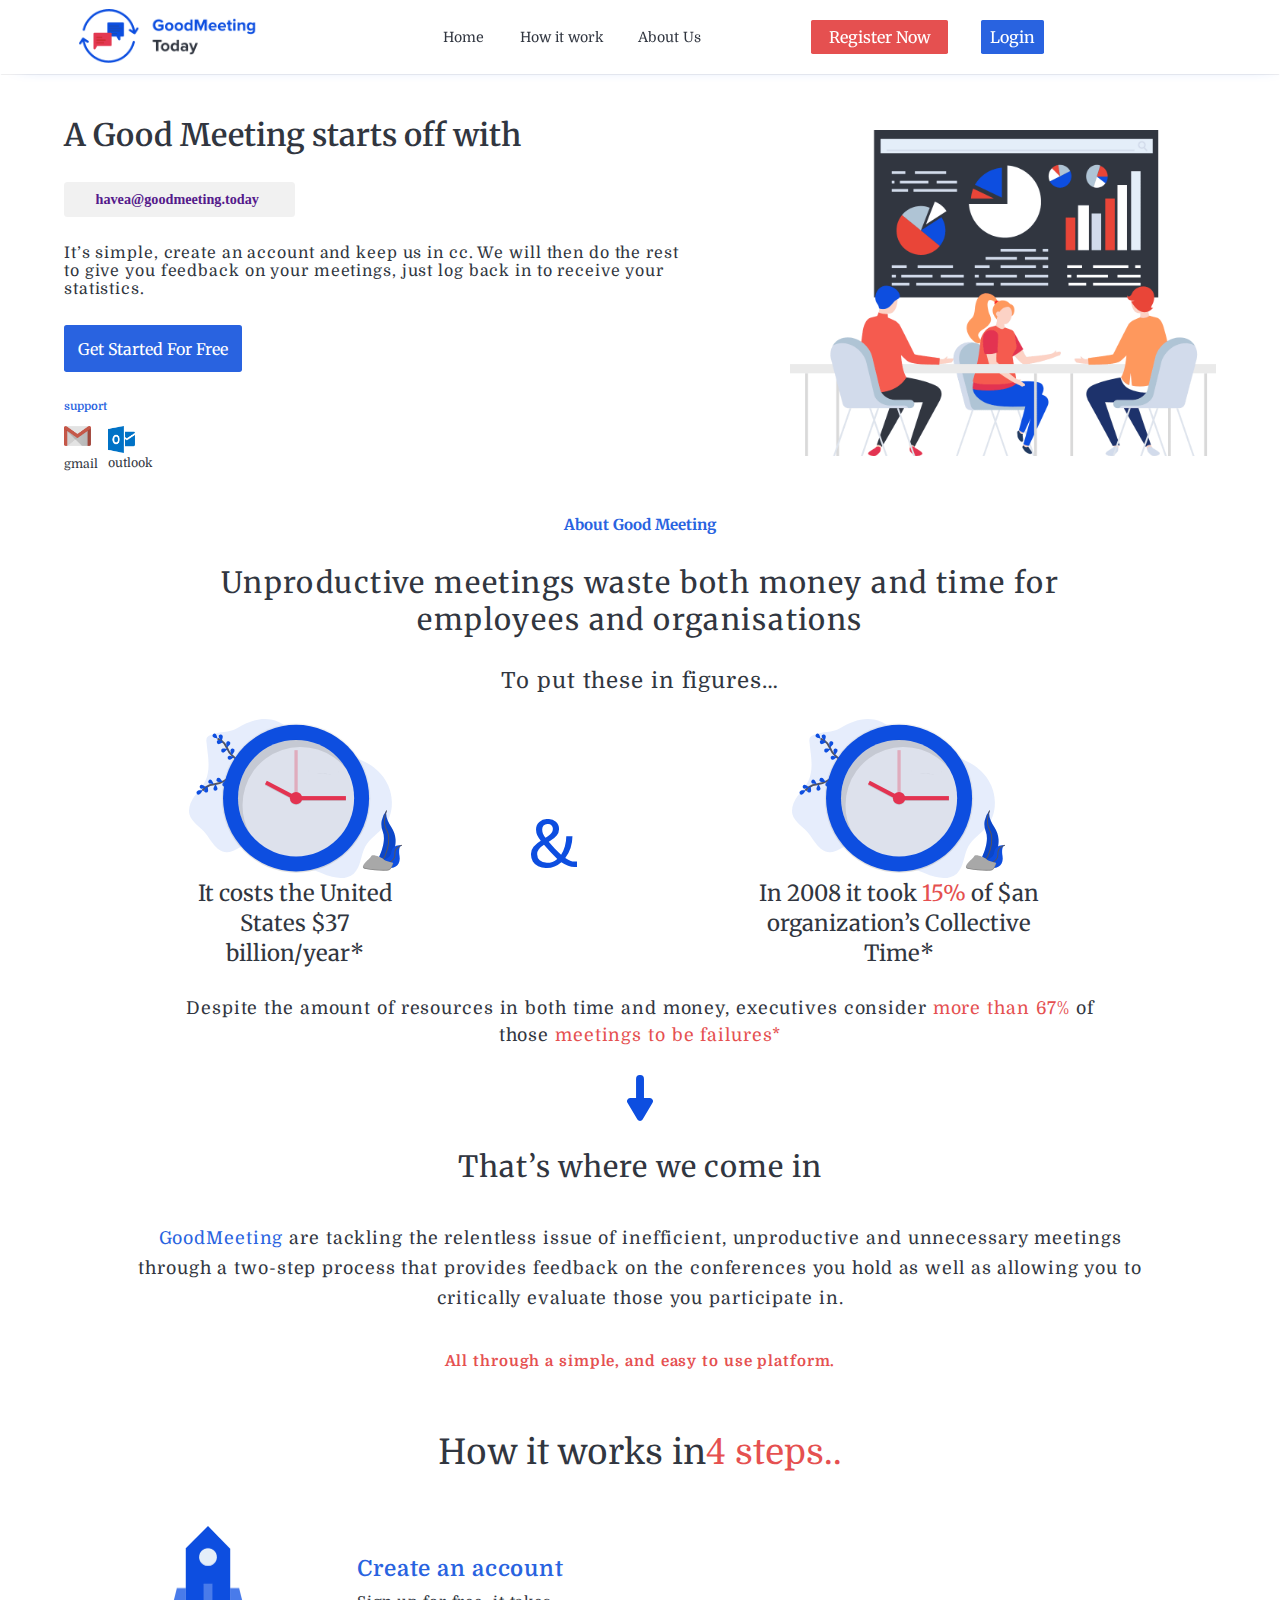
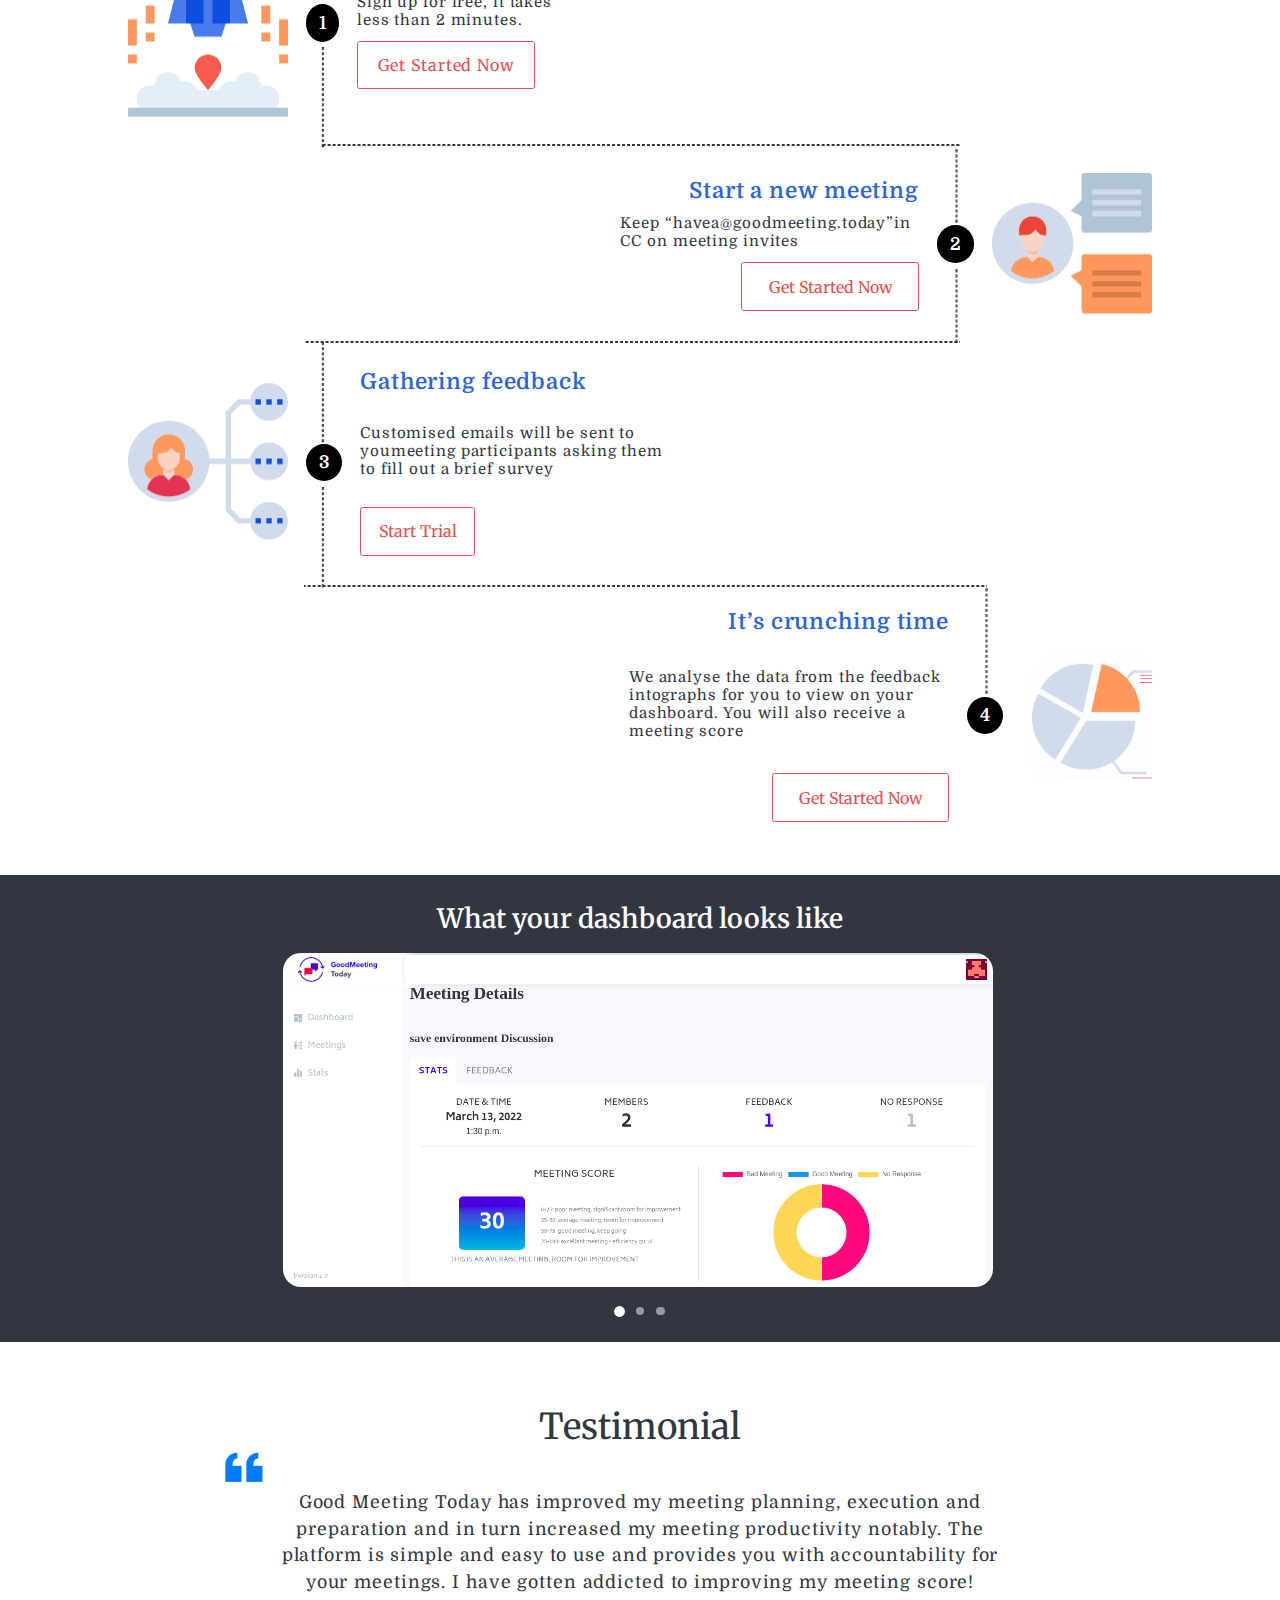
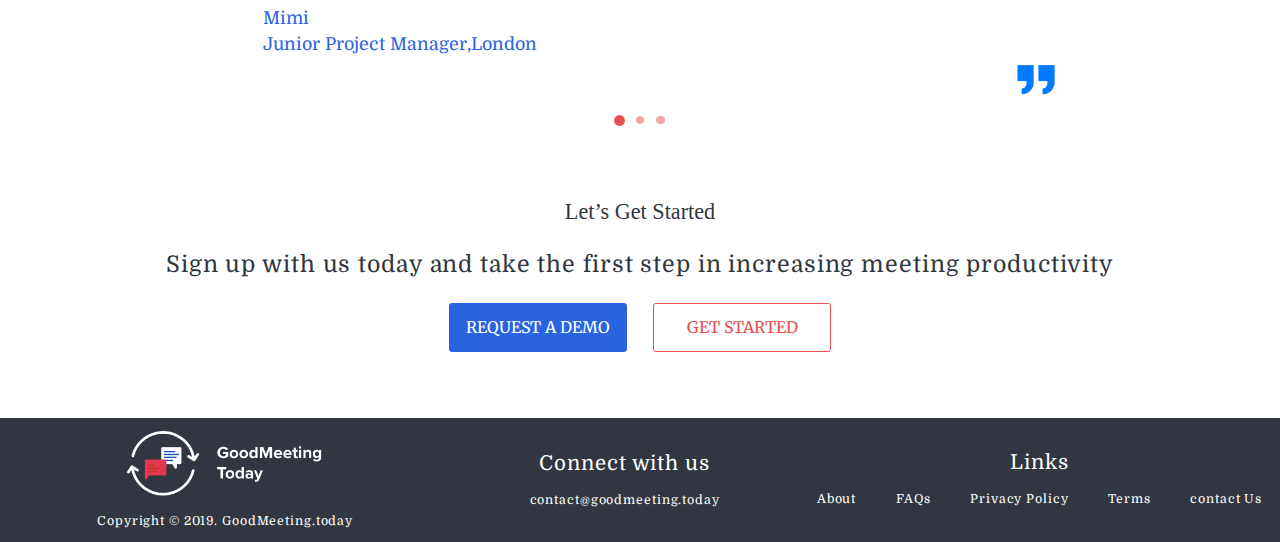
==== index.html @ dfb8894a "font size,letter spacing,line height added to root" ====
<!DOCTYPE html>
<html lang="en">

<head>
    <meta charset="UTF-8" />
    <meta http-equiv="X-UA-Compatible" content="IE=edge" />
    <meta name="viewport" content="width=device-width, initial-scale=1.0" />
    <link rel="stylesheet" href="https://cdnjs.cloudflare.com/ajax/libs/font-awesome/6.1.0/css/all.min.css"
        integrity="sha512-10/jx2EXwxxWqCLX/hHth/vu2KY3jCF70dCQB8TSgNjbCVAC/8vai53GfMDrO2Emgwccf2pJqxct9ehpzG+MTw=="
        crossorigin="anonymous" referrerpolicy="no-referrer" />
    <link rel="stylesheet" href="/assets/css/utility.css" />
    <link rel="stylesheet" href="/assets/css/indexCss/header.css" />
    <link rel="stylesheet" href="/assets/css/indexCss/heroSection.css" />
    <link rel="stylesheet" href="/assets/css/indexCss/myabout.css">
    <link rel="stylesheet" href="/assets/css/indexCss/steps.css">
    <link rel="stylesheet" href="/assets/css/indexCss/slider.css">
    <link rel="stylesheet" href="/assets/css/indexCss/testimonial.css">
    <link rel="stylesheet" href="/assets/css/indexCss/footer.css">
    <link rel="stylesheet" href="/assets/css/darkSwitch.css">
    <link rel="stylesheet" href="/assets/css/responsive/common.css">
    <link rel="stylesheet" href="/assets/css/responsive/index.css">
    <title>GoodMeetingGrid</title>
</head>

<body>
    <div class="root">
        <div class="section1 boxShadow">
            <!-- header section -->
            <div class="headerContainer flex">
                <!--side bar logo -->
                <div class="logoContainer pointer headerLogo">
                    <img src="./assets/images/logo.png" alt="logo" class="logo">
                </div>
                <div class="headerBox flex">
                    <!-- ul info -->
                    <div class="ulContainer flex font1">
                        <ul class="ul">
                            <li class="pointer"> <a href="" class="lightBlackColor">Home</a></li>
                            <li class="pointer"> <a href="" class="lightBlackColor">How it work</a></li>
                            <li class="pointer"> <a href="" class="lightBlackColor">About Us</a></li>
                        </ul>
                    </div>
                    <!-- logout login -->
                    <div class="login_logout_section flex font1">
                        <button class="button1  registerBtn fontSize1">
                            <a href="/pages/authentication/register.html">Register Now</a>
                        </button>
                        <button class="loginBtn fontSize1 pointer button1">
                            <a href="/pages/authentication/login.html">Login</a>
                        </button>
                    </div>


                    <!-- dark mode switch -->
                    <div class="darkSwitch flex pointer">
                            <i class="fa-regular fa-moon moon visible"></i>
                            <i class="fa-regular fa-sun sun nonVisible"></i>
                    </div>

                    <!-- header box end -->
                </div>
                <div class="sideBar hide">
                    <i class="fa-solid fa-bars"></i>
                </div>
            </div>
            <div class="sideBarDivContainer hide">
                <div class="col flex">
                    <ul class="ul sideBarUl">
                        <li class="pointer"> <a href="">Home</a></li>
                        <li class="pointer"> <a href="">How it work</a></li>
                        <li class="pointer"> <a href="">About Us</a></li>
                    </ul>
                    <div class="login_logout_section flex font1">
                        <button class="button1  registerBtn fontSize1">
                            <a href="/pages/authentication/register.html">Register Now</a>
                        </button>
                        <button class="loginBtn fontSize1 pointer button1">
                            <a href="/pages/authentication/login.html">Login</a>
                        </button>
                    </div>


                    <!-- dark mode switch -->
                    <div class="darkSwitch flex pointer">
                        <i class="fa-regular fa-moon moon visible"></i>
                        <i class="fa-regular fa-sun sun nonVisible"></i>
                </div>
                </div>
            </div>
        </div>
        <!-- section 1 end -->
        <!-- section2 start -->
            <div class="section2">
                <!-- textSection -->
                <div class="textSection">
                    <div class="col1">
                        <p class="font2 lightBlackColor">A Good Meeting starts off with</p>
                    </div>
                    <div class="col2">
                        <a href="">havea@goodmeeting.today</a><span><i
                                class="fa-solid fa-copy copy pointer secondaryColor"></i></span>
                    </div>
                    <div class="col3 font1 lightBlackColor">
                        <p>It’s simple, create an account and keep us in cc. We will then do the rest to give you
                            feedback
                            on your meetings, just log back in to receive your statistics.</p>
                    </div>
                    <div class="col4">
                        <button class="button1">
                            <a href="/pages/dashboard/dashboard_home.html">Get Started For Free</a>
                        </button>
                    </div>
                    <div class="col5 font1">
                        <small class="secondaryColor">support</small>
                        <div class="images lightBlackColor">
                            <div class="gmail">
                                <img src="./assets/images/gmail.png" alt="gmail" width=" 3rem">
                                <p>gmail</p>
                            </div>
                            <div class="outlook">
                                <img src="./assets/images/outlook.png" alt="img" width=" 3rem">
                                <p>outlook</p>
                            </div>
                        </div>
                    </div>
                </div>
                <!-- mainImgSection -->
                <div class="mainImgSection">
                    <img src="./assets/images/main.png" alt="img" class="boxShadow">
                </div>
            </div>
            <!-- section 2 end -->
            <!-- section 3 -->
            <div class="section3">
                <div class="col1 flex">
                    <small class="font2 secondaryColor"> About Good Meeting</small>
                    <p class="font2 lightBlackColor">Unproductive meetings waste both money and time for
                        employees and
                        organisations</p>

                    <p class="letterSpacing font1 lightBlackColor">To put these in figures…</p>
                </div>
                <div class="col2">
                    <div class="img1">
                        <img src="./assets/images/time.svg" alt="img">
                        <p class="font2 lightBlackColor">It costs the United States <span>$37
                                billion/year*</span></p>
                    </div>
                    <div class="img2 flex">
                        <img src="./assets/images/&.svg" alt="img">
                    </div>
                    <div class="img3">
                        <img src="./assets/images/time.svg" alt="img">
                        <p class="font2 lightBlackColor">In 2008 it took <span class="primaryColor">15% </span> of $an
                            organization’s
                            Collective Time*</p>
                    </div>
                </div>
                <div class="col3 font1 letterSpacing lightBlackColor">
                    <p>Despite the amount of resources in both time and money, executives consider <span
                            class="primaryColor">more than 67% </span> of those <span class="primaryColor">meetings to
                            be
                            failures*</span></p>
                </div>
                <div class="col4 flex">
                    <img src="./assets/images/arrow.svg" alt="arrow">
                </div>
                <div class="col5 flex">
                    <p class="font2 lightBlackColor">That’s where we come in</p>
                    <p class="font1 lightBlackColor"><span class="secondaryColor">GoodMeeting</span> are tackling the
                        relentless issue of
                        inefficient, unproductive and unnecessary meetings through a two-step process that provides
                        feedback
                        on the conferences you hold as well as allowing you to critically evaluate those you participate
                        in.
                    </p>
                    <p class="font1"><span class="primaryColor">All through a simple, and easy to use platform.</span>
                    </p>
                </div>
            </div>
            <!-- section 3 end-->
            <!-- section4 -->
            <div class="section4 font1">
                <div class="col1">
                    <p class="flex font1 lightBlackColor">How it works in <span class="primaryColor"> 4 steps..</span>
                    </p>
                </div>
                <div class="col2 flex">
                    <div class="img"><img src="./assets/images/rocket.png" alt="img"></div>
                    <h1 class="count">1</h1>
                    <div class="text flex letterSpacing">
                        <p class="secondaryColor">Create an account</p>
                        <p class="lightBlackColor">Sign up for free, it takes less than 2 minutes.</p>
                        <div class="button1 hoverPrimaryColor">Get Started Now</div>
                    </div>
                </div>
                <div class="col3 flex">
                    <div class="text flex letterSpacing">
                        <p class="secondaryColor">Start a new meeting</p>
                        <p class="lightBlackColor">Keep “havea@goodmeeting.today”in CC on meeting invites</p>
                        <button class="button1 hoverPrimaryColor">Get Started Now</button>
                    </div>
                    <h1 class="count">2</h1>
                    <div class="img"><img src="./assets/images/profile.png" alt="img"></div>
                </div>
                <div class="col4 flex">
                    <div class="img"><img src="./assets/images/profile2.png" alt="img"></div>
                    <h1 class="count">3</h1>
                    <div class="text flex letterSpacing">
                        <p class="secondaryColor">Gathering feedback</p>
                        <p class="lightBlackColor">Customised emails will be sent to youmeeting participants asking them
                            to
                            fill out a brief survey
                        </p>
                        <button class="button1 hoverPrimaryColor">Start Trial</button>
                    </div>
                </div>
                <div class="col5 flex">
                    <div class="text flex letterSpacing">
                        <p class="secondaryColor">It’s crunching time</p>
                        <p class="lightBlackColor">We analyse the data from the feedback intographs for you to view on
                            your
                            dashboard. You will also
                            receive a meeting score</p>
                        <button class="button1 hoverPrimaryColor">Get Started Now</button>
                    </div>
                    <h1 class="count">4</h1>
                    <div class="img"> <img src="./assets/images/data.png" alt="img"></div>
                </div>
            </div>
            <!-- section 4 end -->
            <!-- section 5 -->
            <div class="section5">
                <!-- silder section -->
                <div class="col1 slider">
                    <p class="font2">What your dashboard looks like</p>
                    <div class="dashboardImageContainer">
                        <div class="dashboardImagesSlider">
                            <div class="img1">
                                <img src="./assets/images/dashboardImages/img1.jpg" alt="dashboardimage"
                                    class="dashboardImg">
                            </div>
                            <div class="img2">
                                <img src="./assets/images/dashboardImages/img2.jpg" alt="dashboardimage"
                                    class="dashboardImg">
                            </div>
                            <div class="img3">
                                <img src="./assets/images/dashboardImages/img3.jpg" alt="dashboardimage"
                                    class="dashboardImg">
                            </div>

                        </div>
                    </div>
                    <div class="sliderDotContainer flex">
                        <span class="dot dashboardDot pointer" data-index="0"></span>
                        <span class="dot dashboardDot pointer" data-index="1"></span>
                        <span class="dot dashboardDot pointer" data-index="2"></span>
                    </div>
                </div>
                <!-- testimonial section -->
                <div class="col2 testimonial">
                    <p class="heading flex font2 lightBlackColor">Testimonial</p>
                    <div class="commaImg1 flex"> <img src="./assets/images/comma.png" alt="comma">
                    </div>
                    <div class="testimonialTextContainer">
                        <div class="testimonialSlider">
                            <!-- testimonial content here added dynamically-->
                            <div class="testimonialContent">
                                <div class="testimonialText letterSpacing font1 lightBlackColor">Good Meeting Today has improved my meeting
                                    planning, execution and preparation and in turn increased my meeting
                                    productivity notably. The platform is simple and easy to use and provides you
                                    with accountability for your meetings. I have gotten addicted to improving my
                                    meeting score!</div>
                                <div class="testimonialUser">
                                    <p class="userName font1 secondaryColor">Mimi</p>
                                    <p class="userStatus font1 secondaryColor">Junior Project Manager,London</p>
                                </div>
                            </div>
                            <div class="testimonialContent">
                                <div class="testimonialText letterSpacing font1 lightBlackColor">Good Meeting Today has improved my meeting
                                    planning, execution and preparation and in turn increased my meeting
                                    productivity notably. The platform is simple and easy to use and provides you
                                    with accountability for your meetings. I have gotten addicted to improving my
                                    meeting score!</div>
                                <div class="testimonialUser">
                                    <p class="userName font1 secondaryColor">Mimi</p>
                                    <p class="userStatus font1 secondaryColor">Junior Project Manager,London</p>
                                </div>
                            </div>
                            <div class="testimonialContent">
                                <div class="testimonialText letterSpacing font1 lightBlackColor">Good Meeting Today has improved my meeting
                                    planning, execution and preparation and in turn increased my meeting
                                    productivity notably. The platform is simple and easy to use and provides you
                                    with accountability for your meetings. I have gotten addicted to improving my
                                    meeting score!</div>
                                <div class="testimonialUser">
                                    <p class="userName font1 secondaryColor">Mimi</p>
                                    <p class="userStatus font1 secondaryColor">Junior Project Manager,London</p>
                                </div>
                            </div>
                        </div>
                    </div>
                    <div class="commaImg2 flex"><img src="./assets/images/comma.png" alt="comma"></div>
                    <div class="testimonialDots flex">
                        <span class="dot testimonialDot opacity pointer" data-index="0"></span>
                        <span class="dot testimonialDot pointer" data-index="1"></span>
                        <span class="dot testimonialDot pointer" data-index="2"></span>
                    </div>
                </div>
                <div class="col3 flex lightBlackColor">
                    <p>Let’s Get Started</p>
                    <p class="font1 letterSpacing">Sign up with us today and take the first step in increasing meeting
                        productivity</p>
                    <div class="buttons flex">
                        <button class="button1 requestDemo">REQUEST A DEMO</button>
                        <button class="button1 getStarted hoverPrimaryColor primaryColor">GET STARTED</button>
                    </div>
                </div>
            </div>
            <!-- section 5 end -->
            <!-- section 6 -->
            <div class="section6 font1 letterSpacing">
                <div class="col1 flex">
                    <img src="./assets/images/header/logo2.png" alt="logo" class="pointer">
                    <p>Copyright &copy; 2019. GoodMeeting.today</p>
                </div>
                <div class="col2 flex">
                    <p>Connect with us</p>
                    <p class="pointer">contact@goodmeeting.today</p>
                </div>
                <div class="col3 flex">
                    <p>Links</p>
                    <div class="footerLinks flex">
                        <span class="pointer">About</span>
                        <span class="pointer">FAQs</span>
                        <span class="pointer">Privacy Policy</span>
                        <span class="pointer">Terms</span>
                        <span class="pointer">contact Us</span>
                    </div>
                </div>
            </div>
            <!-- section 6 end -->
    </div>
    <script src="https://cdnjs.cloudflare.com/ajax/libs/jquery/3.6.0/jquery.min.js"
        integrity="sha512-894YE6QWD5I59HgZOGReFYm4dnWc1Qt5NtvYSaNcOP+u1T9qYdvdihz0PPSiiqn/+/3e7Jo4EaG7TubfWGUrMQ=="
        crossorigin="anonymous" referrerpolicy="no-referrer"></script>
    <script src="./assets/javascript/responsive.js"></script>
    <script src="./assets/javascript/allPageTheme.js"></script>
    <script src="./assets/javascript/index.js"></script>
</body>

</html>
---- assets/css/utility.css ----
@import url('https://fonts.googleapis.com/css2?family=Merriweather&display=swap');
@import url('https://fonts.googleapis.com/css2?family=Nunito:wght@700&display=swap');
@import url('https://fonts.googleapis.com/css2?family=Domine&display=swap');

* {
    margin: 0;
    padding: 0;
    box-sizing: border-box;
}

html {
    font-size: 62.5%;
    scroll-behavior: smooth;
}
:root{
    overflow-x: hidden;
    --primary-color: rgb(229, 80, 80);
    --secondary-color: rgb(41, 99, 224);
    --light-black-color: #313640;
    --white-background-color: white;
    --lh-sm:3rem;
    --lh-md:3.4rem;
    --lh-xl:5rem;
    --fs-xl:3.3rem;
    --fs-md:2.5rem;
    --fs-md2:2rem;
    --fs-sm:1.7rem;
    --ls-xl:.16rem;
    --ls-md:.1rem;
}
/* changes acolor to dark theme */
body.darkTheme {
    overflow-x: hidden;
    --light-black-color: white;
    background-color: #0E1525;
    --white-background-color: #0E1525;
}

body {
    overflow-y: scroll;
    overflow-x: hidden;
}

.root {
    max-width: 3500px;
    min-width: 300px;
    display: grid;
    gap: 6rem;
    grid-template-areas:
        'section1'
        'section2'
        'section3'
        'section4'
        'section5'
        'section6'
    ;
}

.primaryColor {
    color: var(--primary-color);
}

.secondaryColor {
    color: var(--secondary-color);
}

.lightBlackColor {
    color: var(--light-black-color);
}

.root {
    max-width: 4000px;
    margin: auto;
}

.pointer {
    cursor: pointer;
}

.font1 {
    font-family: 'Domine', serif;
}

.font2 {
    font-family: 'Merriweather', serif;
}

.font3 {
    font-family: 'Nunito', sans-serif;
}

.button1 {
    font-family: 'Merriweather', serif;
    text-align: center;
    padding: 1.5rem 0rem;
    font-size: 1.8rem;
    border-radius: 0.3rem;
    background-color: var(--primary-color);
    cursor: pointer;
    border: none;
}

ul {
    font-weight: 400;
    font-size: 1.6rem;
    display: flex;
    width: 100%;
    justify-content: space-between;
    list-style: none;
}

a {
    text-decoration: none;
}

.letterSpacing {
    letter-spacing: .1rem;
}

.flex {
    display: flex;
    align-items: center;
    justify-content: center;
}

.hoverPrimaryColor:hover {
    transition: .7s;
    background-color: var(--primary-color) !important;
    color: white !important;
}

/* hide headerbox on width change */
.hide {
    display: none !important;
}

/* handle visibility of moon and sun */
.visible {
    opacity: 1 !important;
    transition: 1s;
}

.nonVisible {
    opacity: 0 !important;
    transition: 1s;
}

/* dots opacity dashboard and testimonial*/
.opacity {
    opacity: 1 !important;
    transition: 1s;
    transform: scale(1.2, 1.2);
}
---- assets/css/indexCss/header.css ----
.section1 {
    position: fixed;
    width: 100%;
    grid-area: section1;
    min-width: 3rem;
    z-index: 99;
    background-color: var(--white-background-color);
    box-shadow: .7rem 0.2rem 2rem -1.7rem var(--secondary-color);
}
.headerContainer {
    padding: 1rem;
    justify-content: space-around;
    box-shadow: 0rem 0.1rem 0.1rem -0.1rem #313640;
}

.headerContainer .headerBox {
    justify-content: space-around;
    flex-grow: .5;
    position: relative;
    z-index: 1;
}

.headerContainer .sideBarLogo {
    width: 26rem;
}
.headerContainer .logoContainer{
    width: 20rem;
}
.headerContainer .sideBarLogo img,
.headerContainer .logoContainer img {
    width: 100%;
}

.headerContainer .ulContainer {
    width: 29rem;
}

.headerContainer li,
.sideBarDivContainer li {
    position: relative;
}

.headerContainer ul li:nth-child(1)::after,
.headerContainer ul li:nth-child(2)::after,
.headerContainer ul li:nth-child(3)::after,
.sideBarDivContainer ul li:nth-child(1)::after,
.sideBarDivContainer ul li:nth-child(2)::after,
.sideBarDivContainer ul li:nth-child(3)::after {
    content: '';
    width: 0;
    height: 0.2rem;
    position: absolute;
    background-color: var(--primary-color);
    top: 6rem;
    transition: all .7s;
    left: 0rem;
    top: 3rem;
}

.headerContainer ul li:nth-child(2):hover::after,
.sideBarDivContainer ul li:nth-child(2):hover::after {
    width: 9.5rem;
}

.headerContainer ul li:nth-child(3):hover::after,
.sideBarDivContainer ul li:nth-child(3):hover::after {
    width: 7.5rem;
}

.headerContainer ul li:nth-child(1):hover::after,
.sideBarDivContainer ul li:nth-child(1):hover::after {
    width: 4.5rem;
}

.sideBarDivContainer ul li:nth-child(1):hover::after,
.sideBarDivContainer ul li:nth-child(3):hover::after {
    height: .3rem;
}

.login_logout_section {
    width: 30rem;
    justify-content: space-around;
}

.registerBtn,
.loginBtn {
    font-weight: 400;
    background-color: var(--primary-color);
    border-radius: .2rem;
    padding: .8rem 2rem;
}

.loginBtn {
    background-color: var(--secondary-color);
    padding: .8rem 1rem;
}

.sideBarDivContainer ul li a
 {
    color: var(--light-black-color);
}
.registerBtn a,
.loginBtn a{
    color: white;
}
.sideBar {
    color: var(--secondary-color);
    font-size: 3rem;
}

.sideBarDivContainer {
    position: absolute;
    right: 0;
    height: 100vh;
    top: 0;
    width: 24rem;
    background-color: var(--white-background-color);
    display: flex;
    justify-content: space-around;
    align-items: center;
    overflow: hidden;
    z-index: -1;
}

.sideBarDivContainer .col {
    height: 45rem;
    margin-top: -44rem;
    flex-direction: column;
    justify-content: space-around;
    align-items: center;
}

.sideBarDivContainer .sideBarUl {
    flex-direction: column;
    height: 28%;
    font-size: 1.8rem;
    align-items: center;
}

.sideBarDivContainer .col .login_logout_section {
    width: 18rem;
    height: 11rem;
    flex-direction: column;
}

.sideBarDivContainer .col .login_logout_section .registerBtn {
    background-color: var(--secondary-color);
}

.barMarginShow {
    margin-right: 24rem;
    animation: barMarginAnim1 1s;
}

.barMarginHide {
    margin-right: 0rem;
    animation: barMarginAnim2 1s;
}

.sideBarDivContainerShow {
    animation: sideBarDivContainerAnim1 1s;
}

.sideBarDivContainerHide {
    animation: sideBarDivContainerAnim2 1s;
}

@keyframes barMarginAnim1 {
    from {
        margin-right: 0rem;
    }

    to {
        margin-right: 24rem;
    }
}

@keyframes barMarginAnim2 {
    from {
        margin-right: 24rem;
    }

    to {
        margin-right: 0rem;
    }
}

@keyframes sideBarDivContainerAnim1 {
    from {
        width: 0rem;
    }

    to {
        width: 24rem;
    }
}

@keyframes sideBarDivContainerAnim2 {
    from {
        width: 20rem;
    }

    to {
        width: 0rem;
    }
}
---- assets/css/indexCss/heroSection.css ----
.section2 {
    position: relative;
    max-width: 90%;
    margin: auto;
    top: 10rem;
    padding: 3rem 0rem;
    display: grid;
    gap: 3rem;
    grid-template-areas:
        'textSection mainImgSection'
    ;
}

.section2 .textSection {
    grid-area: textSection;
    display: flex;
    justify-content: space-between;
    flex-direction: column;
    min-height: 46rem;
    min-width: 300px;
    max-width: 100%;
    margin: auto;
}

.section2 .textSection .col1 {
    font-size: 3.5rem;
    font-weight: 600;
}

.section2 .textSection .col2 {
    font-size: 1.6rem;
    max-width: 26rem;
    text-align: center;
    padding: 1rem;
    border-radius: 0.4rem;
    background-color: rgb(241, 241, 241);
}

.section2 .textSection .col2 a {
    font-weight: 700;
}

.section2 .textSection .col3 {
    font-size: 1.8rem;
    width: 90%;
    letter-spacing: .1rem;
}

.copy {
    margin-left: .5rem;
}

.copy:hover {
    transform: scale(1.1);
}

.section2 .col4 .button1 {
    width: 20rem;
    background-color: var(--secondary-color);
}
.section2 .col4 .button1 a{
    color: white;
}
.section2 .textSection .col5 {
    width: 8rem;
    height: 8rem;
    flex-direction: column;
    display: flex;
    justify-content: space-between;
}

.section2 .textSection .col5 small {
    font-size: 1.3rem;
    font-weight: 600;
}

.section2 .textSection .col5 .images {
    display: flex;
    justify-content: space-between;
    font-size: 1.3rem;
}

.section2 .textSection .col5 .gmail,
.section2 .textSection .col5 .outlook {
    width: 3rem;
}

.section2 .textSection .col5 .gmail img,
.section2 .textSection .col5 .outlook img {
    width: 100%;
}

.section2 .textSection .col5 .gmail p,
.section2 .textSection .col5 .outlook p {
    margin-top: 0.8rem;
    font-size: 1.4rem;
}

.section2 .textSection .col5 .outlook p {
    margin-top: 0rem;
}

.section2 .mainImgSection {
    grid-area: mainImgSection;
    max-width: 48rem;
    min-width: 23rem;
    margin: auto;
    display: flex;
    align-items: center;
    justify-content: center;
}

.section2 .mainImgSection img {
    width: 100%;
}
---- assets/css/indexCss/myabout.css ----
.section3{
    grid-area: section3;
    display: grid;
    width: 90%;
    margin: auto;
    gap: 3rem;
    grid-template-areas:
    'col1'
    'col2'
    'col3'
    'col4'
    'col5'
    ;
}
.section3 .col1{
    grid-area: col1;
    flex-direction: column;
    justify-content: space-between;
    min-height: 20rem;
    max-width: 80%;
    margin: auto;
    text-align: center;
}
.section3 .col1 small{
    font-size: var(--fs-sm);
    font-weight: 700;
}
.section3 .col1 p:nth-child(2){
    font-size: var(--fs-xl);
    letter-spacing: var(--ls-xl);
}
.section3 .col1 p:last-child{
    font-size: var(--fs-md);
}
.section3 .col2{
    grid-area: col2;
    display: grid;
    grid-template-areas:
    'img1 img2 img3'
    ;
}
.section3 .col2 .img1{
    grid-area: img1;
    justify-content: center;
    align-items: center;
    display: flex;
    flex-direction: column;
}
.section3 .col2 .img1 img,
.section3 .col2 .img3 img
{
    width: 24rem;
}
.section3 .col2 .img1 p,
.section3 .col2 .img3 p
{
    font-size: var(--fs-md);
    line-height: var(--lh-md);
    width: 50%;
    text-align: center;
}
.section3 .col2 .img2{
    grid-area: img2;
}
.section3 .col2 .img3{
    grid-area: img3;
    justify-content: center;
    align-items: center;
    display: flex;
    flex-direction: column;
}
.section3 .col3{
    grid-area: col3;
    max-width: 80%;
    margin: auto;
    font-size: var(--fs-md2);
    text-align: center;
    line-height: 3rem;
}
.section3 .col4{
    grid-area: col4;
}
.section3 .col5{
    grid-area: col5;
    max-width: 90%;
    margin: auto;
    flex-direction: column;
    min-height: 25rem;
    justify-content: space-between;
}
.section3 .col5 p:nth-child(1){
    font-size: var(--fs-xl);
    letter-spacing: var(--ls-md);
}
.section3 .col5 p:nth-child(2){
    text-align: center;
    font-size: var(--fs-md2);
    line-height: var(--lh-md);
    letter-spacing: var(--ls-md);
}
.section3 .col5 p:nth-child(3){
    font-size: var(--fs-sm);
    letter-spacing: var(--ls-md);
    font-weight: 800;
    text-align: center;
}
---- assets/css/indexCss/steps.css ----
.section4 {
    grid-area: section4;
    width: 80%;
    gap: 6rem;
    padding-top: 1rem;
    margin: auto;
    display: grid;
    grid-template-areas:
        'col1'
        'col2'
        'col3'
        'col4'
        'col5'
    ;
}

.section4 .col1 {
    font-size: 4rem;
}

.section4 .img {
    width: 18rem;
    position: relative;
}

.section4 .text {
    position: relative;
}

.section4 .img img {
    width: 100%;
    position: relative;
}

.section4 .col2,
.section4 .col4 {
    justify-content: flex-start;
}

.section4 .col3,
.section4 .col5 {
    justify-content: flex-end;
}

.section4 .text {
    min-height: 15rem;
    display: flex;
    justify-content: space-between;
    flex-direction: column;
}

.section4 .col2 .text,
.section4 .col4 .text {
    align-items: flex-start;
}

.section4 .col3 .text,
.section4 .col5 .text {
    align-items: flex-end;
}

.section4 .col4 .text {
    min-height: 21rem;
}

.section4 .col5 .text {
    min-height: 24rem;
}

.section4 .text p:first-child {
    font-weight: 600;
    font-size: 2.5rem;
}

.section4 .text p:nth-child(2) {
    width: 63%;
    font-size: 1.7rem;
}

.section4 .col4 .text p:nth-child(2),
.section4 .col5 .text p:nth-child(2) {
    width: 39%;
    font-size: 1.7rem;
}

.section4 .count {
    position: relative;
    margin-left: 2rem;
    margin-right: 2rem;
    background: black;
    padding: 1rem 1.5rem;
    color: white;
    border-radius: 50%;
    z-index: 2;
}

.section4 .col2 .button1,
.section4 .col3 .button1,
.section4 .col5 .button1 {
    width: 20rem;
    background-color: inherit;
}

.section4 .col4 .button1 {
    width: 13rem;
    background-color: inherit;
}

.section4 .button1 {
    border: .2rem solid var(--primary-color);
    color: var(--primary-color);
}

/* steps lines */
.section4 .col2,
.section4 .col3,
.section4 .col4,
.section4 .col5 {
    position: relative;

}
.section4 .col2::after,
.section4 .col2 .count::after,
.section4 .col2 .img::after,
.section4 .col3 .img::before,
.section4 .col3 .img::after,
.section4 .col3 .count::after,
.section4 .col3 .count::before,
.section4 .col3::after,
.section4 .col4 .img::after,
.section4 .col4 .img::before,
.section4 .col4 .count::after,
.section4 .col4 .count::before,
.section4 .col4::after,
.section4 .col5 .img::before,
.section4 .col5 .count::before {

    position: absolute;
    content: '';
    border: .1rem solid var(--light-black-color);
    border-style: dashed;
}

.section4 .col2 .img::after,
.section4 .col4 .img::after,
.section4 .col4 .img::before,
.section4 .col3 .img::before,
.section4 .col3 .img::after,
.section4 .col5 .img::before{
    border: none;
    background-color: var(--white-background-color) !important;
}
.section4 .col2::after,
.section4 .col3::after,
.section4 .col4::after{
    width: 100%;
    bottom: -3rem;
    z-index: 0;
}

.section4 .col2 .count::after,
.section4 .col4 .count::after,
.section4 .col4 .count::before,
.section4 .col5 .count::before {
    width: 11rem;
    transform: rotate(90deg);
    top: 10.4rem;
    left: -3.7rem;
}

.section4 .col2 .img::after,
.section4 .col4 .img::after,
.section4 .col4 .img::before {
    width: 40rem;
    height: 5.2rem;
    top: 22.6rem;
    left: -18.2rem;
    z-index: 1;
}
.section4 .col3 .img::before,
.section4 .col3 .img::after,
.section4 .col5 .img::before
{    
    width: 40rem;
    height: 5.2rem;
    top: -5.4rem;
    left: -3.6rem;
    z-index: 1;
}
.section4 .col3 .img::after{    
    top: 16.4rem;
}
.section4 .col3 .count::before,
.section4 .col3 .count::after{
    width: 8rem;
    transform: rotate(90deg);
    top: -4.5rem;
    left: -1.9rem;

}
.section4 .col3 .count::after{
    top: 9rem;
}
.section4 .col4 .img::before{
    left: -18.2rem;
}
.section4 .col4 .img::before{
    top: -7.4rem;
}
.section4 .col4 .img::after{
    top: 20.6rem;
}
.section4 .col4 .count::before{   
    top: -5.9rem;
}
.section4 .col4::after{
    top: 24.3rem;
    z-index: 0;
}
.section4 .col5 .count::before{ 
    width: 11.6rem;  
    top: -6.4rem;
}
.section4 .col5 .img::before
{    
    top: -10.3rem;
    left: -3.8rem;
}
---- assets/css/indexCss/slider.css ----
.section5 {
    grid-area: section5;
    display: grid;
    gap: 7rem;
    grid-template-areas:
        'slider'
        'testimonials'
        'col3'
    ;
}

.section5 .slider {
    background-color: #313640;
    display: flex;
    flex-direction: column;
    align-items: center;
    min-height: 6rem;
    justify-content: space-between;
    padding: 3rem 0rem;
}

.section5 .slider p {
    font-size: 3rem;
    font-weight: 600;
    padding-bottom: 2rem;
}

.section5 .slider .dashboardImageContainer {
    width: 80.5rem;
    display: flex;
    overflow: hidden;
    margin: auto;
}

.section5 .slider .dashboardImagesSlider {
    display: flex;
    position: relative;
    transition: all 1s;
}

.section5 .slider .dashboardImagesSlider .img1,
.section5 .slider .dashboardImagesSlider .img2,
.section5 .slider .dashboardImagesSlider .img3 {
    width: 80rem;
    margin-right: .5rem;
}

.section5 .slider .dashboardImagesSlider .img1 img,
.section5 .slider .dashboardImagesSlider .img2 img,
.section5 .slider .dashboardImagesSlider .img3 img {
    width: 100%;
    border-radius: 2rem;
}

.section5 .sliderDotContainer {
    padding-top: 2rem;
    margin: auto;
    width: 7rem;
    justify-content: space-around;
}

.dot {
    height: 1rem;
    width: 1rem;
    background-color: white;
    border-radius: 50%;
    display: inline-block;
    opacity: .5;
    transition: all .7s;
}
---- assets/css/indexCss/testimonial.css ----
.testimonial {
    width: 65%;
    margin: auto;
    flex-direction: column;
}

.testimonial .heading {
    font-size: 4rem;
}


.testimonial p:nth-child(3) {
    text-align: center;
    margin: auto;
    font-size: 2.2rem;
    line-height: 3rem;
    letter-spacing: .1rem;
}

.testimonial .commaImg1 {

    justify-content: flex-start;
}

.testimonial .commaImg2 {
    justify-content: flex-end;
}

.testimonial .commaImg1 img,
.testimonial .commaImg2 img {
    width: 4.5rem;
}

.testimonial .commaImg1 img {
    transform: rotate(180deg);
}

.testimonial .testimonialTextContainer {
    display: flex;
    width: 85rem;
    margin: auto;
    overflow: hidden;
}

.testimonial .testimonialTextContainer .testimonialSlider {
    display: flex;
    position: relative;
    left: 0;
    transition: all 1s;
}

.testimonial .testimonialTextContainer .testimonialSlider .testimonialContent {
    line-height: 3rem;
    width: 85rem;
}
.testimonial .testimonialText {
    font-size: 2rem;
    text-align: center;
}

.testimonialContent .testimonialUser {
    padding-top: 1rem;
}

.testimonial .testimonialContent .testimonialUser p {
    font-size: 2rem;
}

.testimonial .testimonialDots {
    padding-top: 2rem;
    margin: auto;
    width: 7rem;
    justify-content: space-around;
}

.testimonial .testimonialDots .dot {
    background-color: var(--primary-color);
}

.section5 .col1 p {
    color: white;
}

.section5 .col3 {
    width: 90%;
    margin: auto;
    flex-direction: column;
    min-height: 20rem;
    justify-content: space-around;
}

.section5 .col3 p:nth-child(1) {
    font-size: 2.5rem;
}

.section5 .col3 p:nth-child(2) {
    font-size: 2.6rem;
    text-align: center;
}

.section5 .col3 .buttons {
    width: 43rem;
    justify-content: space-between;
}

.section5 .col3 .buttons .button1 {
    width: 20rem;
}

.section5 .col3 .buttons .requestDemo {
    border: .2rem solid var(--secondary-color);
    background-color: var(--secondary-color);
    color: white;
}

.section5 .col3 .buttons .getStarted {
    border: .2rem solid var(--primary-color);
    background-color: inherit;
}

.section5 .col3 .buttons .requestDemo:hover {
    transition: .7s;
    background-color: inherit;
    color: var(--secondary-color);
}
---- assets/css/indexCss/footer.css ----
.section6{
    grid-area: section6;
    display: grid;
    grid-template-areas: 
    'col1 col2 col3'
    ;
    gap: 2rem;
    background-color: #313640;
    padding: 1rem 2rem;
    color: white;
    min-height: 14rem;
}
.section6 .col1{
    grid-area: col1;
}
.section6 .col2{
    grid-area: col2;
}
.section6 .col3{
    grid-area: col3;
}
.section6 .col1,
.section6 .col2,
.section6 .col3{
    flex-direction: column;
    align-items: center;
}

.section6 .col1 img{
    width: 22rem;
}
.section6 .col1 p,
.section6 .col2 p:nth-child(2),
.section6 .col3 .footerLinks span
{
    font-size: 1.4rem;
}
.section6 .col2 p:nth-child(1),
.section6 .col3 p:nth-child(1)
{
    font-size: 2.3rem;
}
.section6 .col1 p,
.section6 .col2 p:nth-child(2),
.section6 .col3 .footerLinks{
    margin-top: 2rem;
}
.section6 .col3 .footerLinks{
    width: 80%;
    line-height: 1.8rem;
    justify-content: space-between;
}
---- assets/css/darkSwitch.css ----
.darkSwitch {
    height: 2rem;
    border-radius: 50%;
    justify-content: flex-start;
    flex-direction: column;
    align-items: center;
}
.moon{
    
   color: white;
   font-size: 2.3rem;
   text-shadow: .1rem .2rem .3rem white;
}
.sun{
    color: #ffc23d;
    font-size: 2rem;
}
.sunHide{
    opacity: 0 !important;
    transform: translateY(4px);
    animation: hideSunAnim;
    animation-duration: .2s;
}
.sunBlock{
    opacity: 1;
    transform: translateY(-4px);
    animation: showSunAnim;
    animation-duration: .2s;
}
@keyframes showSunAnim {
    from {
        transform: translateY(0px);
    }

    to {
        transform: translateY(-3px);
    }
}
@keyframes hideSunAnim {
    from {
        transform: translateY(-2px);
    }

    to {
        transform: translateY(2px);
    }
}
---- assets/css/responsive/common.css ----
@media screen and (max-width: 3840px) {
    html {
        font-size: 169.5%;
    }

    .section4 .col4 .img::before,
    .section4 .col4 .img::after {
        left: -20.2rem;
    }
}

@media screen and (max-width: 3200px) {
    html {
        font-size: 121.5%;
    }

}

@media screen and (max-width: 3000px) {
    html {
        font-size: 115.5%;
    }
}

@media screen and (max-width: 2880px) {
    html {
        font-size: 110.5%;
    }
}

@media screen and (max-width: 2560px) {
    html {
        font-size: 101.5%;
    }
}

@media screen and (max-width: 1920px) {
    html {
        font-size: 60.5%;
    }

}

@media screen and (max-width: 1600px) {
    html {
        font-size: 71.5%;
    }
}

@media screen and (max-width: 1368px) {
    html {
        font-size: 62.5%;
    }
}

@media screen and (max-width: 1280px) {
    html {
        font-size: 55.5%;
    }
}

@media screen and (max-width: 1150px) {
    html {
        font-size: 51.5%;
    }

}

@media screen and (max-width: 1046px) {
    html {
        font-size: 47.5%;
    }
}

@media screen and (max-width: 916px) {
    html {
        font-size: 40.5%;
    }

    /* footer links*/
    .section6 .col3 .footerLinks {
        flex-direction: column;
        align-items: center;
    }

}

@media screen and (max-width: 831px) {
    html {
        font-size: 36.5%;
    }

}

@media screen and (max-width: 761px) {
    html {
        font-size: 62.5%;
    }
}

@media screen and (max-width: 665px) {
    html {
        font-size: 59.5%;
    }
}

@media screen and (max-width: 550px) {
    html {
        font-size: 51.5%;
    }
}

@media screen and (max-width: 450px) {
    html {
        font-size: 36.5%;
    }
}
---- assets/css/responsive/index.css ----
@media screen and (max-width: 3840px) {

    /* steps section */
    .section4 .col4 .img::before,
    .section4 .col4 .img::after {
        left: -20.2rem;
    }
}

@media screen and (max-width: 2880px) {

    .section4 .col4 .img::before,
    .section4 .col4 .img::after {
        left: -18rem;
    }
}

@media screen and (max-width: 2560px) {

    .section4 .col4 .img::before,
    .section4 .col4 .img::after {
        left: -18rem;
    }
}

@media screen and (max-width: 1600px) {

    .section4 .col4 .img::before,
    .section4 .col4 .img::after {
        left: -20.2rem;
    }
}


@media screen and (max-width: 1520px) {

    .section4 .col4 .img::before,
    .section4 .col4 .img::after {
        left: -19.2rem;
    }
}

@media screen and (max-width: 1368px) {
    html {
        font-size: 62.5%;
    }

    .section4 .col4 .img::before,
    .section4 .col4 .img::after {
        left: -20.2rem;
    }
}

@media screen and (max-width: 1280px) {
    html {
        font-size: 55.5%;
    }

    .section2 .textSection {
        min-height: 40rem;
    }

    /* .footerLinks */
    .section6 .col3 .footerLinks {
        width: 100%;
    }

}

@media screen and (max-width: 916px) {

    /* footer links*/
    .section6 .col3 .footerLinks {
        flex-direction: column;
        align-items: center;
    }
}

@media screen and (max-width: 831px) {

    /* footer links*/
    .section6 .col3 .footerLinks {
        flex-direction: column;
        align-items: center;
    }

}

@media screen and (max-width: 761px) {
    .section2 {
        grid-template-areas:
            'textSection'
            'mainImgSection'
        ;
    }

    /* .sideBarDivContainer */
    .sideBarDivContainer {
        width: 18rem;
    }

    .barMarginShow {
        margin-right: 18rem;
    }

    @keyframes barMarginAnim1 {
        from {
            margin-right: 0rem;
        }

        to {
            margin-right: 18rem;
        }
    }

    @keyframes barMarginAnim2 {
        from {
            margin-right: 18rem;
        }

        to {
            margin-right: 0rem;
        }
    }

    @keyframes sideBarDivContainerAnim1 {
        from {
            width: 0rem;
        }

        to {
            width: 18rem;
        }
    }

    @keyframes sideBarDivContainerAnim2 {
        from {
            width: 18rem;
        }

        to {
            width: 0rem;
        }
    }

    .section2 .textSection {
        align-items: center;
    }

    /* section3 */
    .section3 .col1 {
        max-width: 100%;
    }

    .section3 .col1 p {
        font-size: 2.7rem;
        font-weight: 700;
    }

    /* section 4 */
    .section4 .text p:nth-child(2) {
        width: 100%;
        text-align: center;
    }

    .section4 .col4 .text p:nth-child(2),
    .section4 .col5 .text p:nth-child(2) {
        width: 100%;
        text-align: center;
    }

    .section6 .col1 img {
        width: 17rem;
    }

    .section6 .col1 p,
    .section6 .col2 p:nth-child(2),
    .section6 .col3 .footerLinks span {
        font-size: 1rem;
    }

    .section6 .col2 p:nth-child(1),
    .section6 .col3 p:nth-child(1) {
        font-size: 1.8rem;
    }

    .section4 .col2::after,
    .section4 .col2 .count::after,
    .section4 .col2 .img::after,
    .section4 .col3 .img::before,
    .section4 .col3 .img::after,
    .section4 .col3 .count::after,
    .section4 .col3 .count::before,
    .section4 .col3::after,
    .section4 .col4 .img::after,
    .section4 .col4 .img::before,
    .section4 .col4 .count::after,
    .section4 .col4 .count::before,
    .section4 .col4::after,
    .section4 .col5 .img::before,
    .section4 .col5 .count::before {
        display: none;
    }

    .section4 .col2,
    .section4 .col3,
    .section4 .col4,
    .section4 .col5 {
        padding-bottom: 1rem;
        border-bottom: .1rem solid gray;
    }
}

@media screen and (max-width: 665px) {
    .section3 .col5 {
        min-height: 33rem;
    }

    .section4 .col2,
    .section4 .col4 {
        flex-direction: column;

    }

    .section4 .col3,
    .section4 .col5 {
        flex-direction: column-reverse;

    }

    .section4 .count {
        display: none;
    }

    .section4 .col2 .text,
    .section4 .col3 .text,
    .section4 .col4 .text,
    .section4 .col5 .text {
        align-items: center;
        width: 60%;
    }

    .section5 .col3 {
        min-height: 27rem;
    }

    /* dashboard and testimonial responsive */
    .testimonial .testimonialTextContainer,
    .testimonial .testimonialTextContainer .testimonialSlider .testimonialContent {
        width: 40rem;
    }

    .section5 .slider .dashboardImageContainer {
        width: 39rem;
    }

    .section5 .slider .dashboardImagesSlider .img1,
    .section5 .slider .dashboardImagesSlider .img2,
    .section5 .slider .dashboardImagesSlider .img3 {
        width: 39rem;
    }
}
@media screen and (max-width: 550px) {
    .section2 .textSection {
      min-height: 55rem;
    }
  
    .section2 .textSection .col2 {
      font-size: 2.3rem;
      width: 35rem;
    }
  
    .section2 .textSection .col3 {
      font-size: 2.4rem;
      line-height: 4rem;
      text-align: center;
    }
  
    .section2 {
      gap: 12rem;
    }
  
    .section2 .textSection .col5 {
      width: 17rem;
    }
  
    .section2 .textSection .col5 .gmail,
    .section2 .textSection .col5 .outlook {
      width: 7rem;
    }
  
    .section2 .textSection .col5 .gmail p,
    .section2 .textSection .col5 .outlook p,
    .section2 .textSection .col5 small {
      font-size: 2rem;
      text-align: center;
    }
  
    .section2 .textSection .col5 .images {
      margin-top: 1rem;
    }
    .section3 .col2 {
      gap: 6rem;
      grid-template-areas:
        'img1'
        'img2'
        'img3'
      ;
    }
  }
  @media screen and (max-width: 450px) {
    html {
      font-size: 36.5%;
    }
    .section3 .col5 p:nth-child(1) {
      font-size: 3rem;
    }
  }
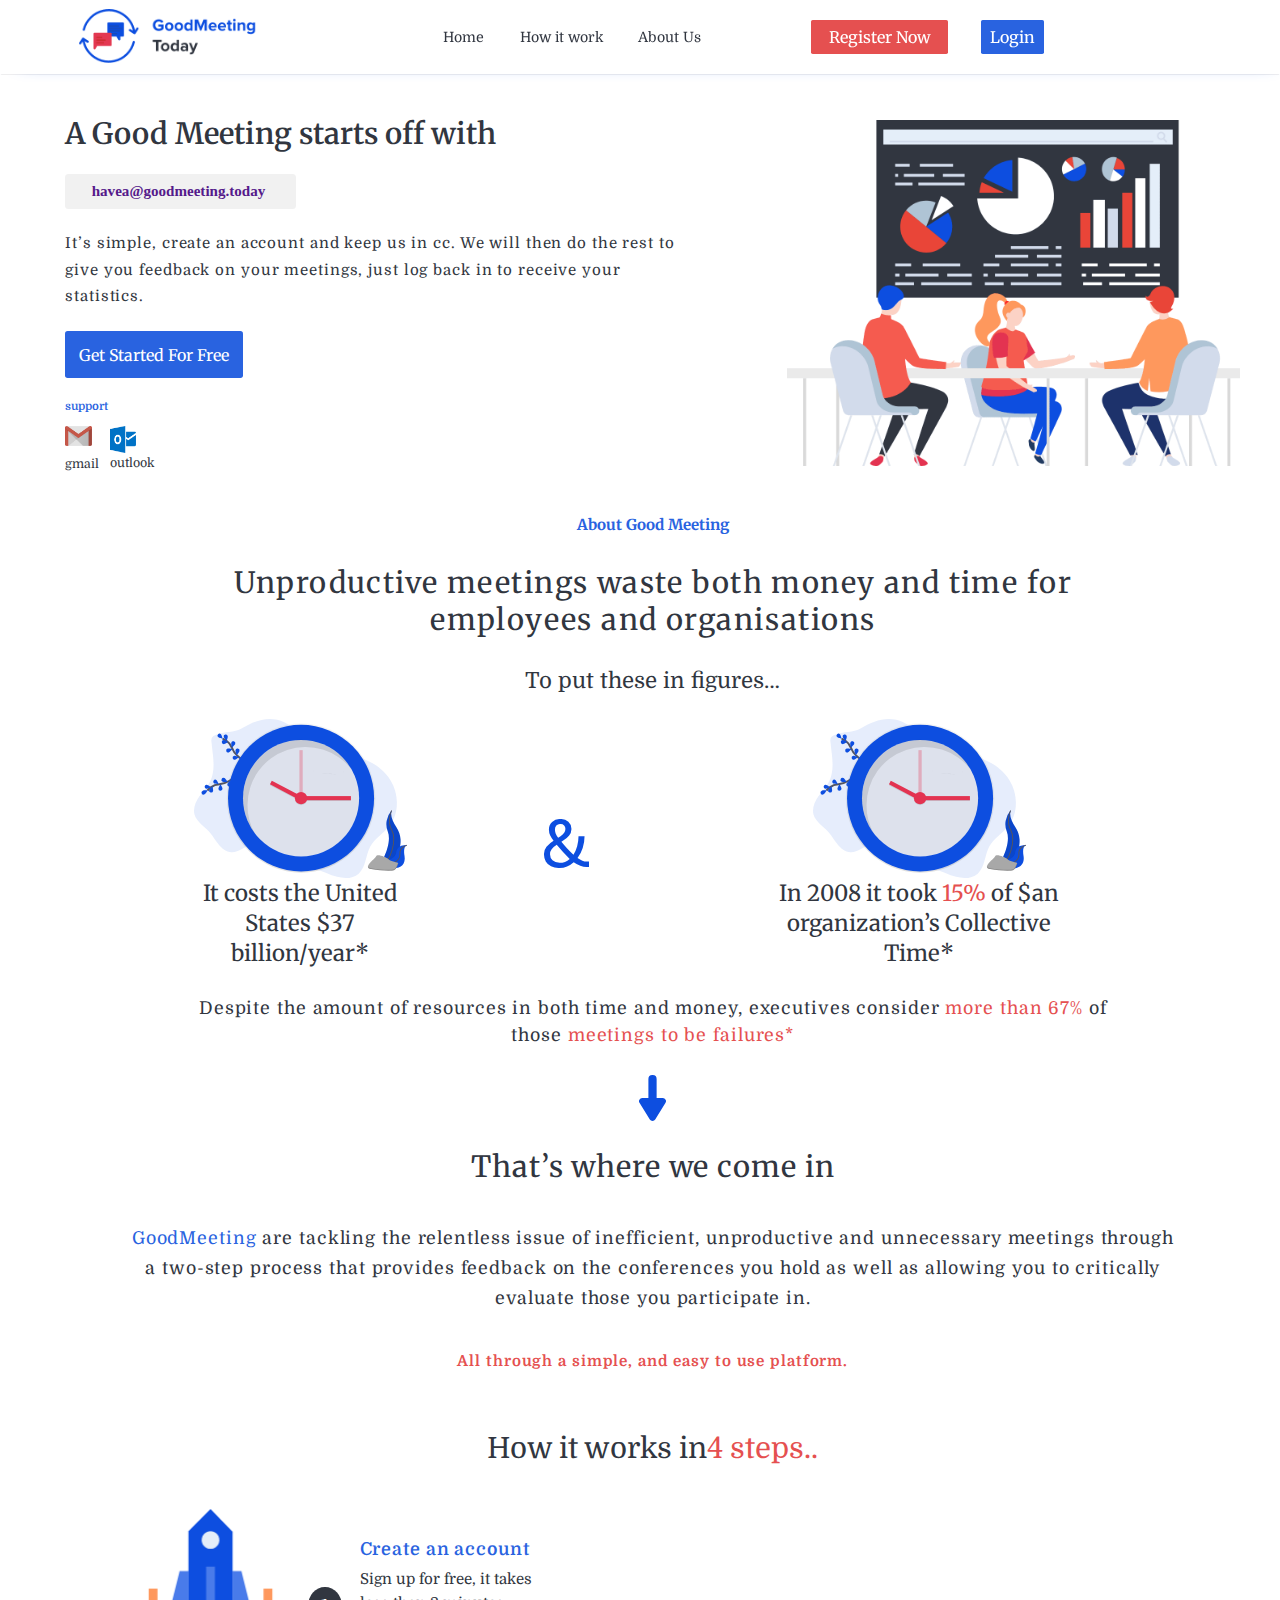
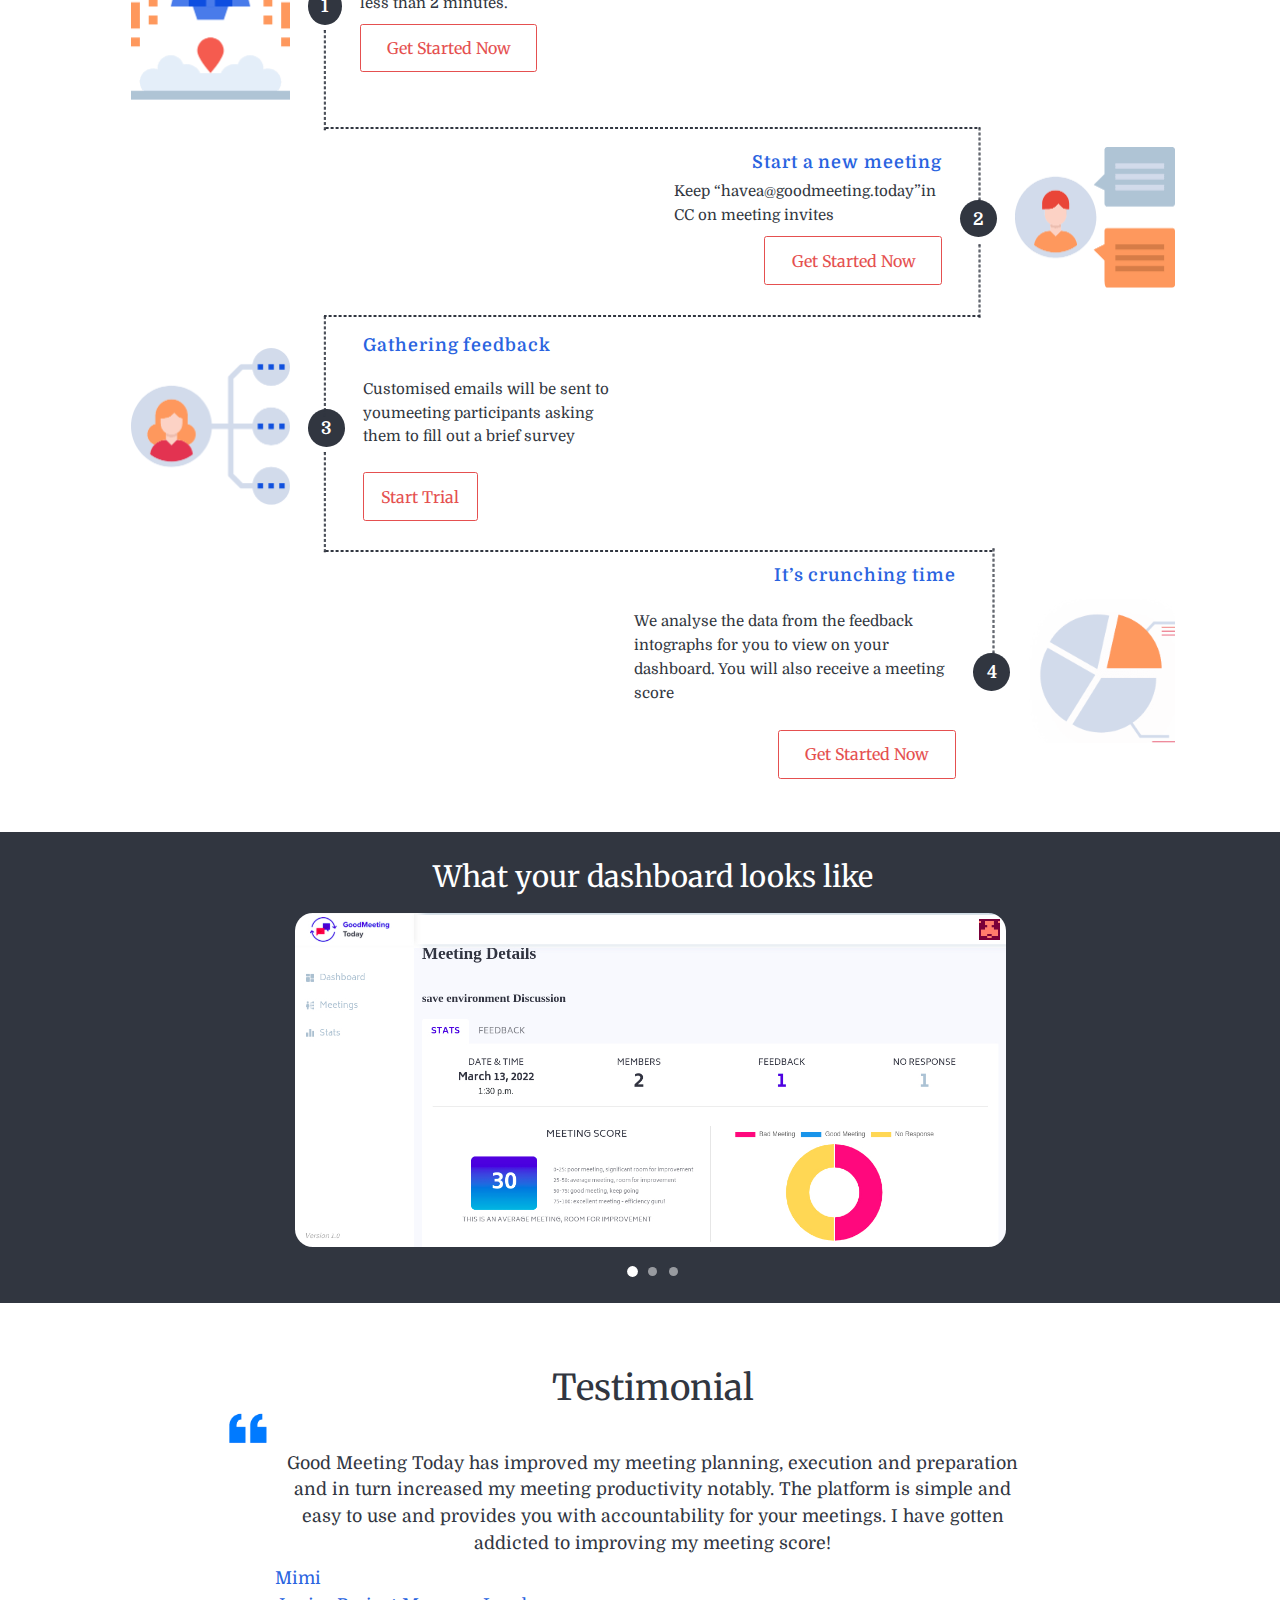
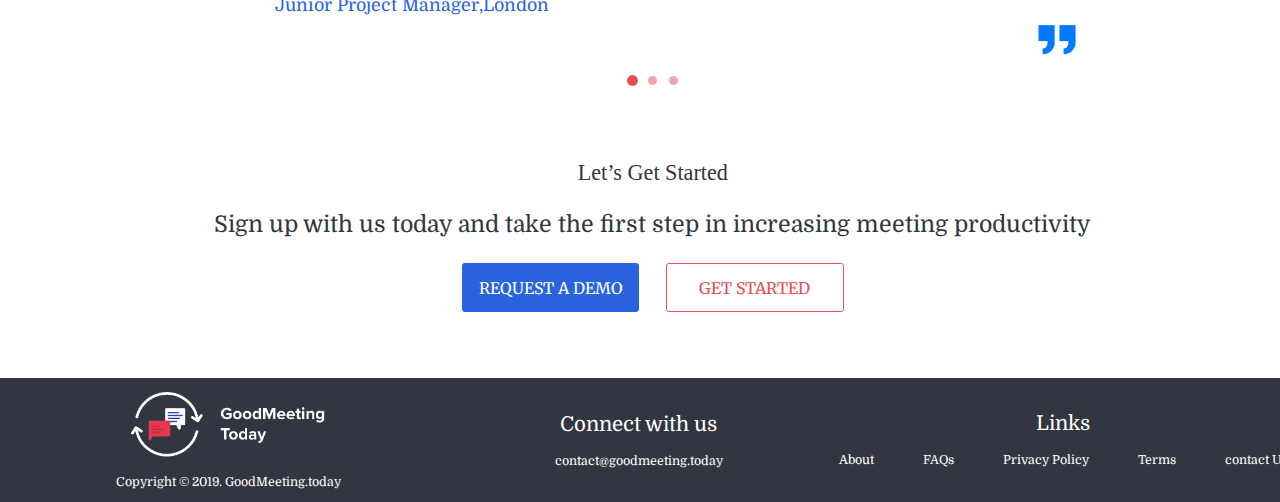
==== commit 0ec0776e: "root(font,letterSpacing,lineHeight) changes implemented in steps section" ====
--- a/index.html
+++ b/index.html
@@ -138,7 +138,7 @@
                         employees and
                         organisations</p>
 
-                    <p class="letterSpacing font1 lightBlackColor">To put these in figures…</p>
+                    <p class= "font1 lightBlackColor">To put these in figures…</p>
                 </div>
                 <div class="col2">
                     <div class="img1">
@@ -156,7 +156,7 @@
                             Collective Time*</p>
                     </div>
                 </div>
-                <div class="col3 font1 letterSpacing lightBlackColor">
+                <div class="col3 font1 lightBlackColor">
                     <p>Despite the amount of resources in both time and money, executives consider <span
                             class="primaryColor">more than 67% </span> of those <span class="primaryColor">meetings to
                             be
@@ -188,14 +188,14 @@
                 <div class="col2 flex">
                     <div class="img"><img src="./assets/images/rocket.png" alt="img"></div>
                     <h1 class="count">1</h1>
-                    <div class="text flex letterSpacing">
+                    <div class="text flex">
                         <p class="secondaryColor">Create an account</p>
                         <p class="lightBlackColor">Sign up for free, it takes less than 2 minutes.</p>
                         <div class="button1 hoverPrimaryColor">Get Started Now</div>
                     </div>
                 </div>
                 <div class="col3 flex">
-                    <div class="text flex letterSpacing">
+                    <div class="text flex">
                         <p class="secondaryColor">Start a new meeting</p>
                         <p class="lightBlackColor">Keep “havea@goodmeeting.today”in CC on meeting invites</p>
                         <button class="button1 hoverPrimaryColor">Get Started Now</button>
@@ -206,7 +206,7 @@
                 <div class="col4 flex">
                     <div class="img"><img src="./assets/images/profile2.png" alt="img"></div>
                     <h1 class="count">3</h1>
-                    <div class="text flex letterSpacing">
+                    <div class="text flex">
                         <p class="secondaryColor">Gathering feedback</p>
                         <p class="lightBlackColor">Customised emails will be sent to youmeeting participants asking them
                             to
@@ -216,7 +216,7 @@
                     </div>
                 </div>
                 <div class="col5 flex">
-                    <div class="text flex letterSpacing">
+                    <div class="text flex">
                         <p class="secondaryColor">It’s crunching time</p>
                         <p class="lightBlackColor">We analyse the data from the feedback intographs for you to view on
                             your
@@ -266,7 +266,7 @@
                         <div class="testimonialSlider">
                             <!-- testimonial content here added dynamically-->
                             <div class="testimonialContent">
-                                <div class="testimonialText letterSpacing font1 lightBlackColor">Good Meeting Today has improved my meeting
+                                <div class="testimonialText font1 lightBlackColor">Good Meeting Today has improved my meeting
                                     planning, execution and preparation and in turn increased my meeting
                                     productivity notably. The platform is simple and easy to use and provides you
                                     with accountability for your meetings. I have gotten addicted to improving my
@@ -277,7 +277,7 @@
                                 </div>
                             </div>
                             <div class="testimonialContent">
-                                <div class="testimonialText letterSpacing font1 lightBlackColor">Good Meeting Today has improved my meeting
+                                <div class="testimonialText font1 lightBlackColor">Good Meeting Today has improved my meeting
                                     planning, execution and preparation and in turn increased my meeting
                                     productivity notably. The platform is simple and easy to use and provides you
                                     with accountability for your meetings. I have gotten addicted to improving my
@@ -288,7 +288,7 @@
                                 </div>
                             </div>
                             <div class="testimonialContent">
-                                <div class="testimonialText letterSpacing font1 lightBlackColor">Good Meeting Today has improved my meeting
+                                <div class="testimonialText font1 lightBlackColor">Good Meeting Today has improved my meeting
                                     planning, execution and preparation and in turn increased my meeting
                                     productivity notably. The platform is simple and easy to use and provides you
                                     with accountability for your meetings. I have gotten addicted to improving my
@@ -309,7 +309,7 @@
                 </div>
                 <div class="col3 flex lightBlackColor">
                     <p>Let’s Get Started</p>
-                    <p class="font1 letterSpacing">Sign up with us today and take the first step in increasing meeting
+                    <p class="font1">Sign up with us today and take the first step in increasing meeting
                         productivity</p>
                     <div class="buttons flex">
                         <button class="button1 requestDemo">REQUEST A DEMO</button>
@@ -319,7 +319,7 @@
             </div>
             <!-- section 5 end -->
             <!-- section 6 -->
-            <div class="section6 font1 letterSpacing">
+            <div class="section6 font1">
                 <div class="col1 flex">
                     <img src="./assets/images/header/logo2.png" alt="logo" class="pointer">
                     <p>Copyright &copy; 2019. GoodMeeting.today</p>
--- a/assets/css/utility.css
+++ b/assets/css/utility.css
@@ -17,7 +17,7 @@
     --primary-color: rgb(229, 80, 80);
     --secondary-color: rgb(41, 99, 224);
     --light-black-color: #313640;
-    --white-background-color: white;
+    --white-color: white;
     --lh-sm:3rem;
     --lh-md:3.4rem;
     --lh-xl:5rem;
@@ -30,15 +30,13 @@
 }
 /* changes acolor to dark theme */
 body.darkTheme {
-    overflow-x: hidden;
     --light-black-color: white;
     background-color: #0E1525;
-    --white-background-color: #0E1525;
+    --white-color: #0E1525;
 }
 
 body {
-    overflow-y: scroll;
-    overflow-x: hidden;
+    width: 102%;
 }
 
 .root {
--- a/assets/css/indexCss/header.css
+++ b/assets/css/indexCss/header.css
@@ -4,7 +4,7 @@
     grid-area: section1;
     min-width: 3rem;
     z-index: 99;
-    background-color: var(--white-background-color);
+    background-color: var(--white-color);
     box-shadow: .7rem 0.2rem 2rem -1.7rem var(--secondary-color);
 }
 .headerContainer {
--- a/assets/css/indexCss/heroSection.css
+++ b/assets/css/indexCss/heroSection.css
@@ -23,12 +23,12 @@
 }
 
 .section2 .textSection .col1 {
-    font-size: 3.5rem;
+    font-size: var(--fs-xl);
     font-weight: 600;
 }
 
 .section2 .textSection .col2 {
-    font-size: 1.6rem;
+    font-size: var(--fs-sm);
     max-width: 26rem;
     text-align: center;
     padding: 1rem;
@@ -41,9 +41,10 @@
 }
 
 .section2 .textSection .col3 {
-    font-size: 1.8rem;
+    font-size: var(--fs-sm);
+    line-height: var(--lh-sm);
     width: 90%;
-    letter-spacing: .1rem;
+    letter-spacing: var(--ls-md);
 }
 
 .copy {
@@ -102,7 +103,7 @@
 
 .section2 .mainImgSection {
     grid-area: mainImgSection;
-    max-width: 48rem;
+    max-width: 51rem;
     min-width: 23rem;
     margin: auto;
     display: flex;
--- a/assets/css/indexCss/myabout.css
+++ b/assets/css/indexCss/myabout.css
@@ -76,6 +76,7 @@
     font-size: var(--fs-md2);
     text-align: center;
     line-height: 3rem;
+    letter-spacing: var(--ls-md);
 }
 .section3 .col4{
     grid-area: col4;
--- a/assets/css/indexCss/steps.css
+++ b/assets/css/indexCss/steps.css
@@ -1,7 +1,7 @@
 .section4 {
     grid-area: section4;
     width: 80%;
-    gap: 6rem;
+    gap: 5rem;
     padding-top: 1rem;
     margin: auto;
     display: grid;
@@ -15,7 +15,7 @@
 }
 
 .section4 .col1 {
-    font-size: 4rem;
+    font-size: var(--fs-xl);
 }
 
 .section4 .img {
@@ -69,12 +69,14 @@
 
 .section4 .text p:first-child {
     font-weight: 600;
-    font-size: 2.5rem;
+    font-size: var(--fs-md2);
+    letter-spacing: var(--ls-md);
 }
 
 .section4 .text p:nth-child(2) {
     width: 63%;
-    font-size: 1.7rem;
+    font-size: var(--fs-sm);
+    line-height: 2.7rem;
 }
 
 .section4 .col4 .text p:nth-child(2),
@@ -87,9 +89,9 @@
     position: relative;
     margin-left: 2rem;
     margin-right: 2rem;
-    background: black;
+    background: var(--light-black-color);
     padding: 1rem 1.5rem;
-    color: white;
+    color: var(--white-color);
     border-radius: 50%;
     z-index: 2;
 }
@@ -148,7 +150,7 @@
 .section4 .col3 .img::after,
 .section4 .col5 .img::before{
     border: none;
-    background-color: var(--white-background-color) !important;
+    background-color: var(--white-color) !important;
 }
 .section4 .col2::after,
 .section4 .col3::after,
@@ -184,7 +186,7 @@
     width: 40rem;
     height: 5.2rem;
     top: -5.4rem;
-    left: -3.6rem;
+    left: -4rem;
     z-index: 1;
 }
 .section4 .col3 .img::after{    
@@ -194,7 +196,7 @@
 .section4 .col3 .count::after{
     width: 8rem;
     transform: rotate(90deg);
-    top: -4.5rem;
+    top: -4.1rem;
     left: -1.9rem;
 
 }
@@ -202,16 +204,13 @@
     top: 9rem;
 }
 .section4 .col4 .img::before{
-    left: -18.2rem;
-}
-.section4 .col4 .img::before{
     top: -7.4rem;
 }
 .section4 .col4 .img::after{
     top: 20.6rem;
 }
 .section4 .col4 .count::before{   
-    top: -5.9rem;
+    top: -5rem;
 }
 .section4 .col4::after{
     top: 24.3rem;
@@ -219,7 +218,7 @@
 }
 .section4 .col5 .count::before{ 
     width: 11.6rem;  
-    top: -6.4rem;
+    top: -6rem;
 }
 .section4 .col5 .img::before
 {    
--- a/assets/css/indexCss/slider.css
+++ b/assets/css/indexCss/slider.css
@@ -20,8 +20,7 @@
 }
 
 .section5 .slider p {
-    font-size: 3rem;
-    font-weight: 600;
+    font-size: var(--fs-xl);
     padding-bottom: 2rem;
 }
 
--- a/assets/css/responsive/index.css
+++ b/assets/css/responsive/index.css
@@ -47,7 +47,7 @@
 
     .section4 .col4 .img::before,
     .section4 .col4 .img::after {
-        left: -20.2rem;
+        left: -18.2rem;
     }
 }
 
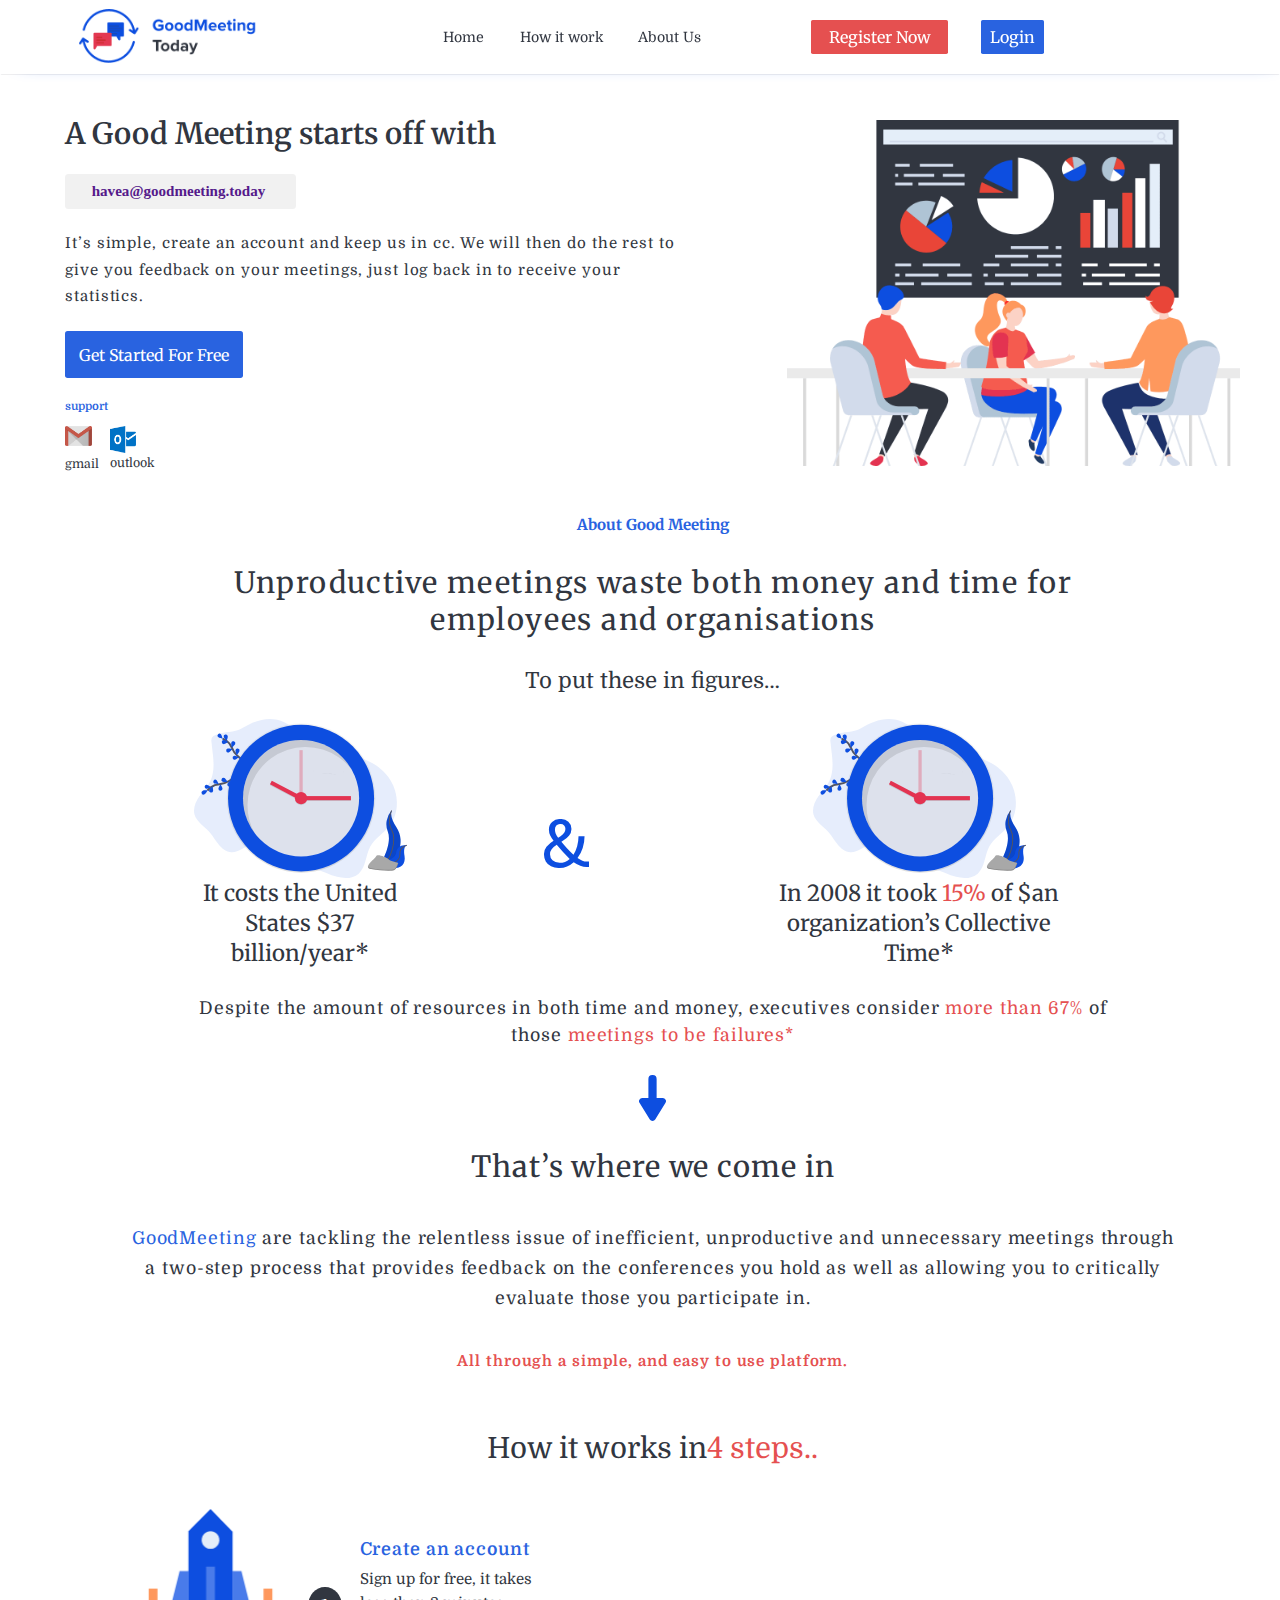
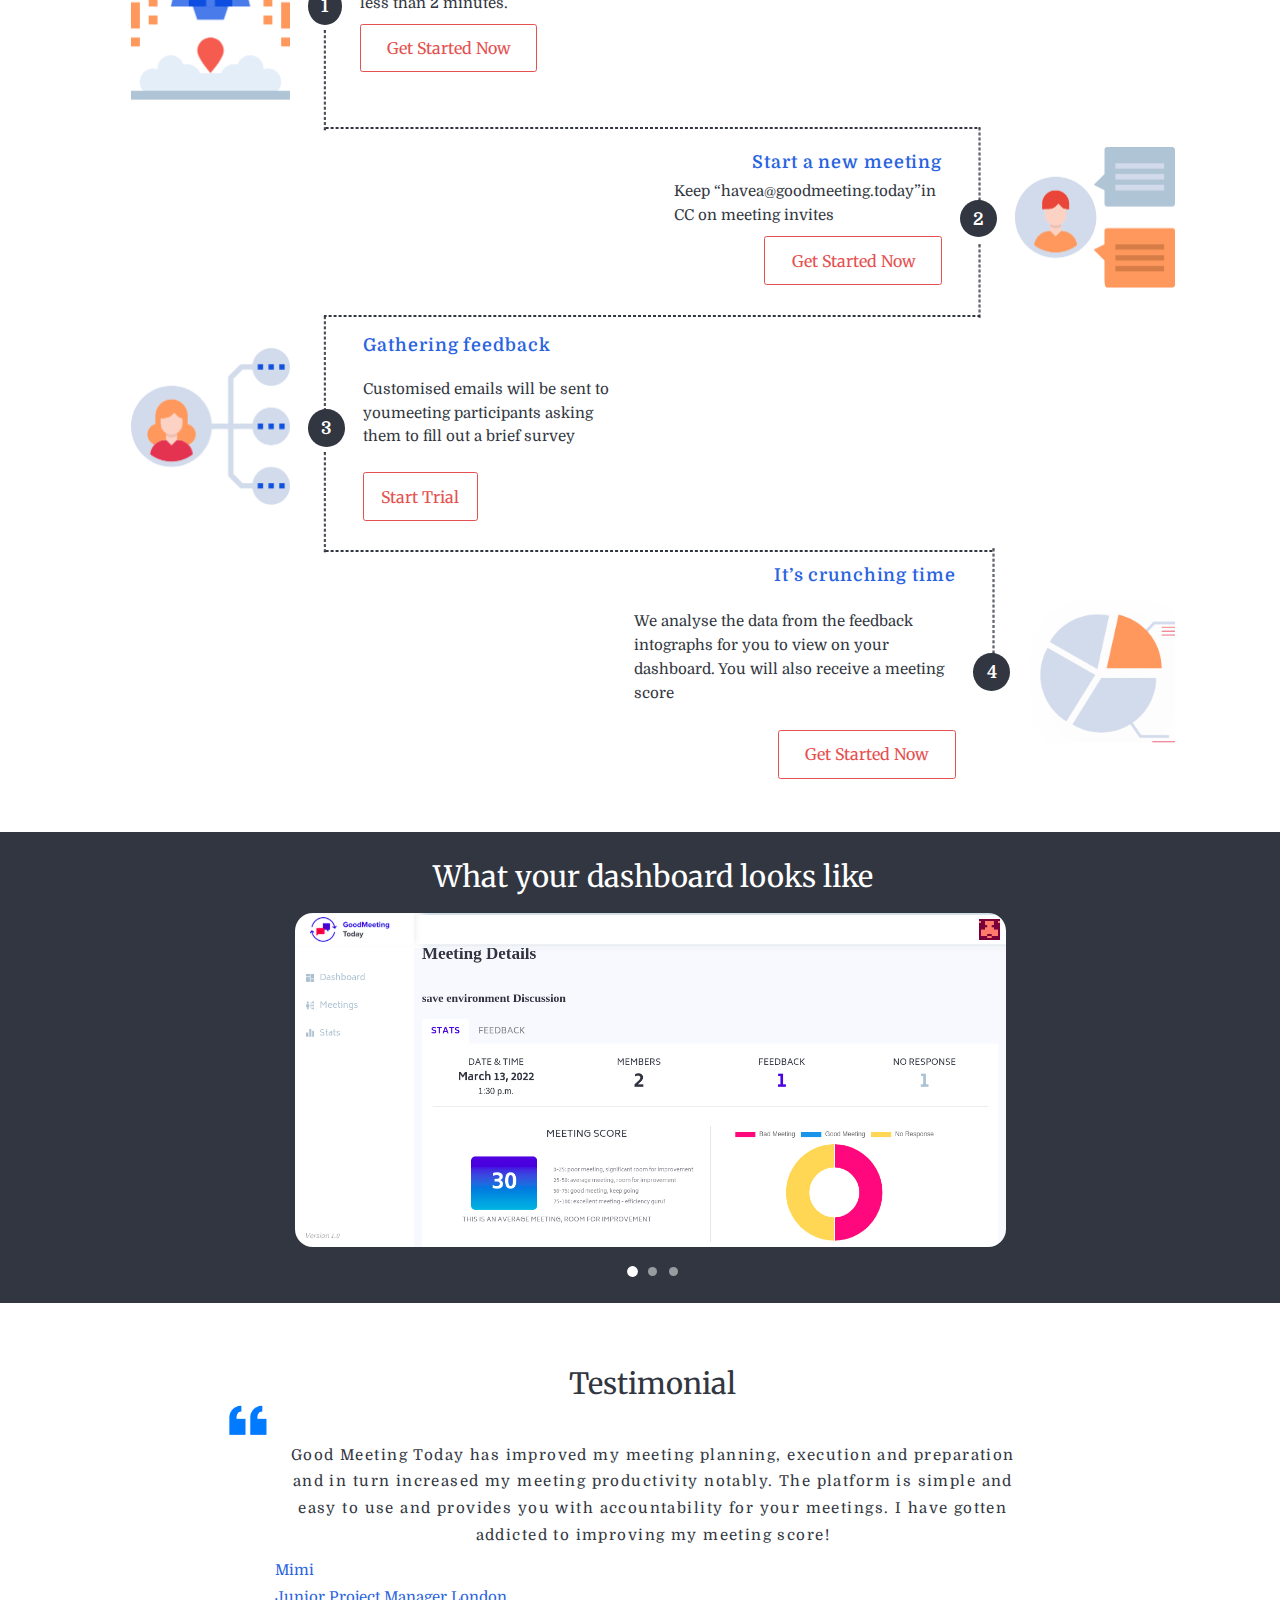
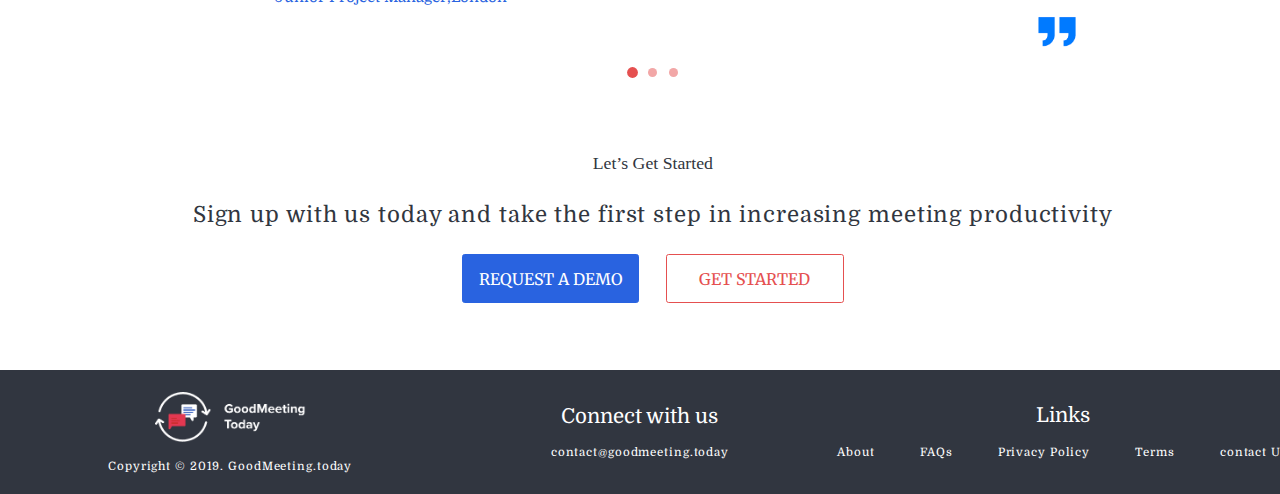
==== commit 6a763fd3: "darkSwitch animation improved" ====
--- a/index.html
+++ b/index.html
@@ -53,8 +53,8 @@
 
                     <!-- dark mode switch -->
                     <div class="darkSwitch flex pointer">
-                            <i class="fa-regular fa-moon moon visible"></i>
-                            <i class="fa-regular fa-sun sun nonVisible"></i>
+                            <i class="fa-regular fa-moon moon nonVisible"></i>
+                            <i class="fa-regular fa-sun sun"></i>
                     </div>
 
                     <!-- header box end -->
--- a/assets/css/utility.css
+++ b/assets/css/utility.css
@@ -25,6 +25,7 @@
     --fs-md:2.5rem;
     --fs-md2:2rem;
     --fs-sm:1.7rem;
+    --fs-sm2:1.3rem;
     --ls-xl:.16rem;
     --ls-md:.1rem;
 }
@@ -140,7 +141,6 @@
 
 .nonVisible {
     opacity: 0 !important;
-    transition: 1s;
 }
 
 /* dots opacity dashboard and testimonial*/
--- a/assets/css/indexCss/testimonial.css
+++ b/assets/css/indexCss/testimonial.css
@@ -6,20 +6,9 @@
 }
 
 .testimonial .heading {
-    font-size: 4rem;
+    font-size: var(--fs-xl);
 }
-
-
-.testimonial p:nth-child(3) {
-    text-align: center;
-    margin: auto;
-    font-size: 2.2rem;
-    line-height: 3rem;
-    letter-spacing: .1rem;
-}
-
 .testimonial .commaImg1 {
-
     justify-content: flex-start;
 }
 
@@ -51,12 +40,13 @@
 }
 
 .testimonial .testimonialTextContainer .testimonialSlider .testimonialContent {
-    line-height: 3rem;
+    line-height: var(--lh-sm);
     width: 85rem;
 }
 .testimonial .testimonialText {
-    font-size: 2rem;
+    font-size: var(--fs-sm);
     text-align: center;
+    letter-spacing: var(--ls-xl);
 }
 
 .testimonialContent .testimonialUser {
@@ -64,7 +54,7 @@
 }
 
 .testimonial .testimonialContent .testimonialUser p {
-    font-size: 2rem;
+    font-size: var(--fs-sm);
 }
 
 .testimonial .testimonialDots {
@@ -91,11 +81,12 @@
 }
 
 .section5 .col3 p:nth-child(1) {
-    font-size: 2.5rem;
+    font-size: var(--fs-md2);
 }
 
 .section5 .col3 p:nth-child(2) {
-    font-size: 2.6rem;
+    font-size:var(--fs-md);
+    letter-spacing: var(--ls-md);
     text-align: center;
 }
 
--- a/assets/css/indexCss/footer.css
+++ b/assets/css/indexCss/footer.css
@@ -9,6 +9,7 @@
     padding: 1rem 2rem;
     color: white;
     min-height: 14rem;
+    width: 100%;
 }
 .section6 .col1{
     grid-area: col1;
@@ -27,13 +28,14 @@
 }
 
 .section6 .col1 img{
-    width: 22rem;
+    width: 17rem;
 }
 .section6 .col1 p,
 .section6 .col2 p:nth-child(2),
 .section6 .col3 .footerLinks span
 {
-    font-size: 1.4rem;
+    font-size: var(--fs-sm2);
+    letter-spacing: var(--ls-md);
 }
 .section6 .col2 p:nth-child(1),
 .section6 .col3 p:nth-child(1)
--- a/assets/css/darkSwitch.css
+++ b/assets/css/darkSwitch.css
@@ -1,42 +1,52 @@
 .darkSwitch {
-    height: 2rem;
-    border-radius: 50%;
+    height: 2.5rem;
+    display: flex;
+    flex-direction: column;
     justify-content: flex-start;
     flex-direction: column;
     align-items: center;
 }
-.moon{
-    
-   color: white;
-   font-size: 2.3rem;
-   text-shadow: .1rem .2rem .3rem white;
+
+.moon {
+    position: relative;
+    cursor: pointer;
+    color: white;
+    font-size: 2.3rem;
+    text-shadow: .1rem .2rem .3rem white;
 }
-.sun{
+
+.sun {
+    position: relative;
+    margin-top: -2rem;
+    cursor: pointer;
     color: #ffc23d;
     font-size: 2rem;
 }
-.sunHide{
-    opacity: 0 !important;
+
+.moonBlock {
+    opacity: 1 !important;
     transform: translateY(4px);
-    animation: hideSunAnim;
+    animation: showMoonAnim;
     animation-duration: .2s;
 }
-.sunBlock{
-    opacity: 1;
-    transform: translateY(-4px);
+
+.sunBlock {
+    transform: translateY(-2px);
     animation: showSunAnim;
     animation-duration: .2s;
 }
+
 @keyframes showSunAnim {
     from {
-        transform: translateY(0px);
+        transform: translateY(2px);
     }
 
     to {
-        transform: translateY(-3px);
+        transform: translateY(-2px);
     }
 }
-@keyframes hideSunAnim {
+
+@keyframes showMoonAnim {
     from {
         transform: translateY(-2px);
     }
@@ -44,4 +54,9 @@
     to {
         transform: translateY(2px);
     }
+}
+
+.nonVisible {
+    opacity: 0;
+    z-index: -2;
 }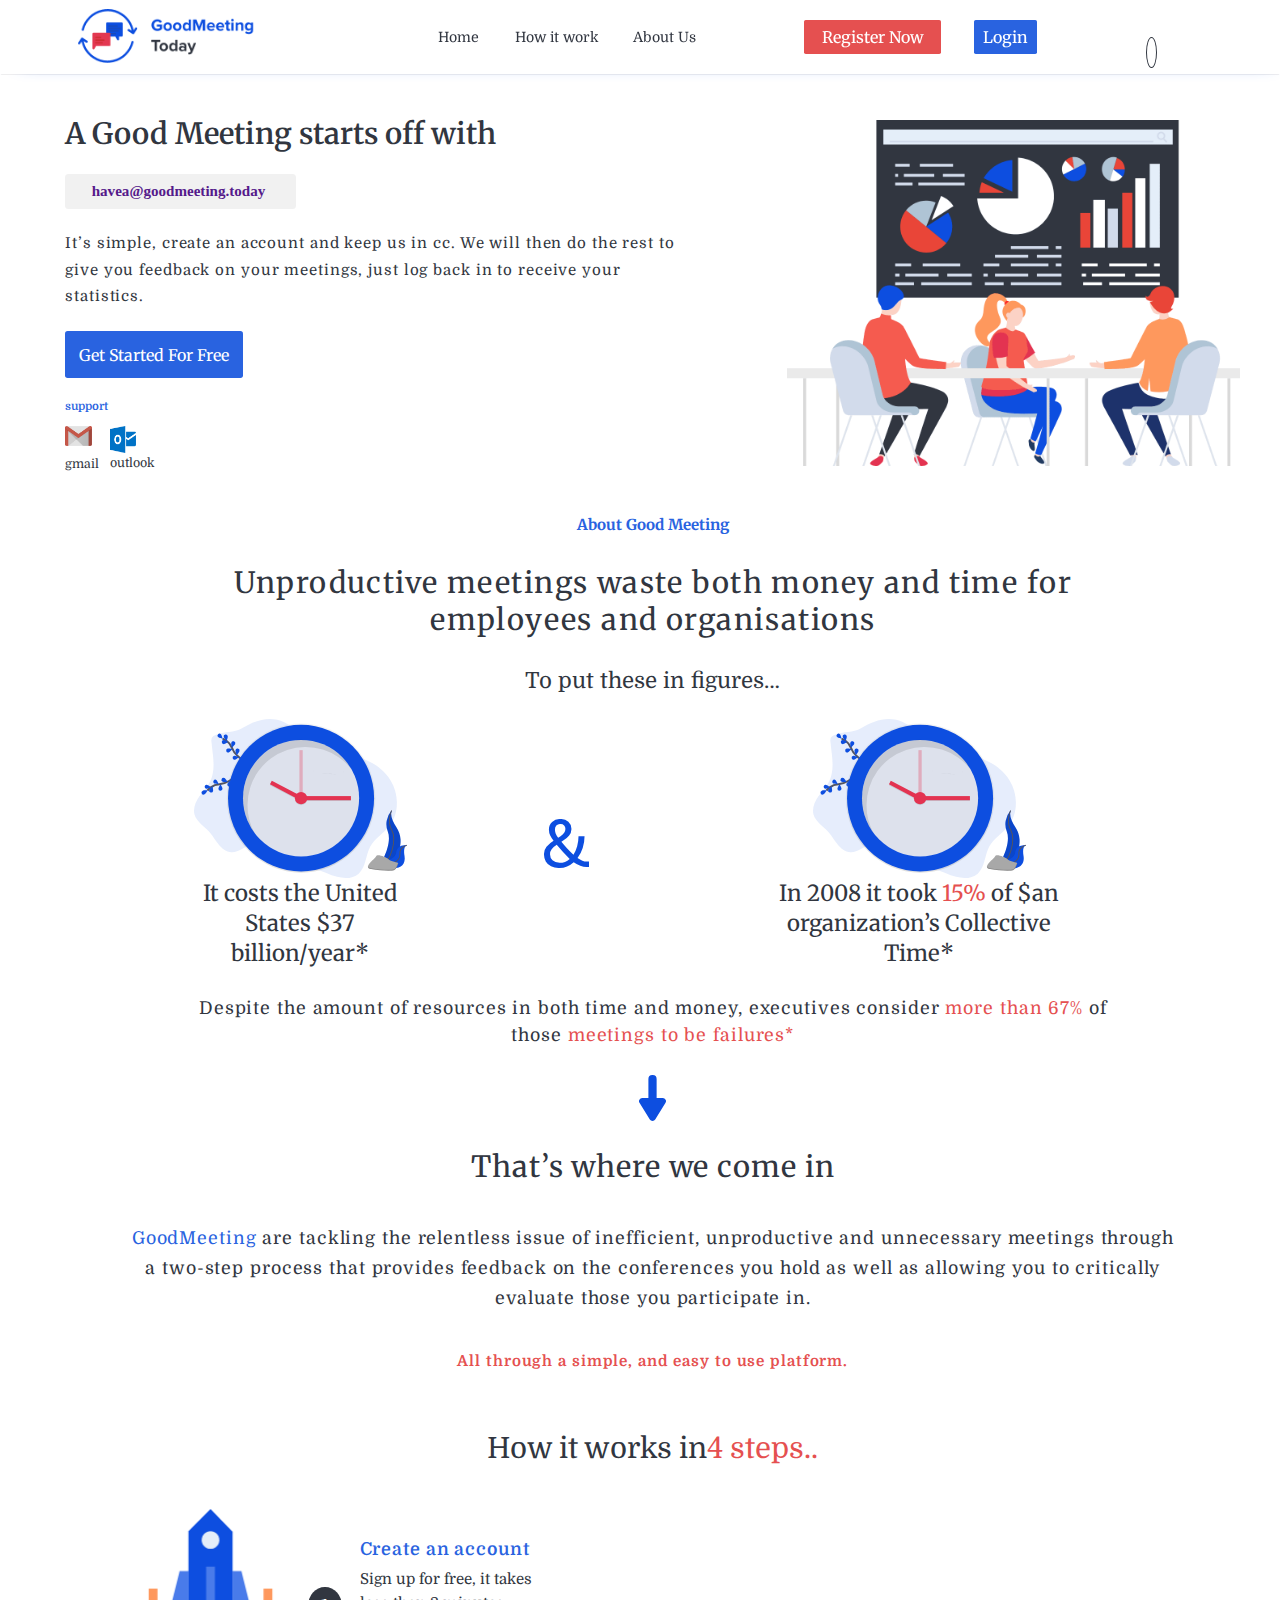
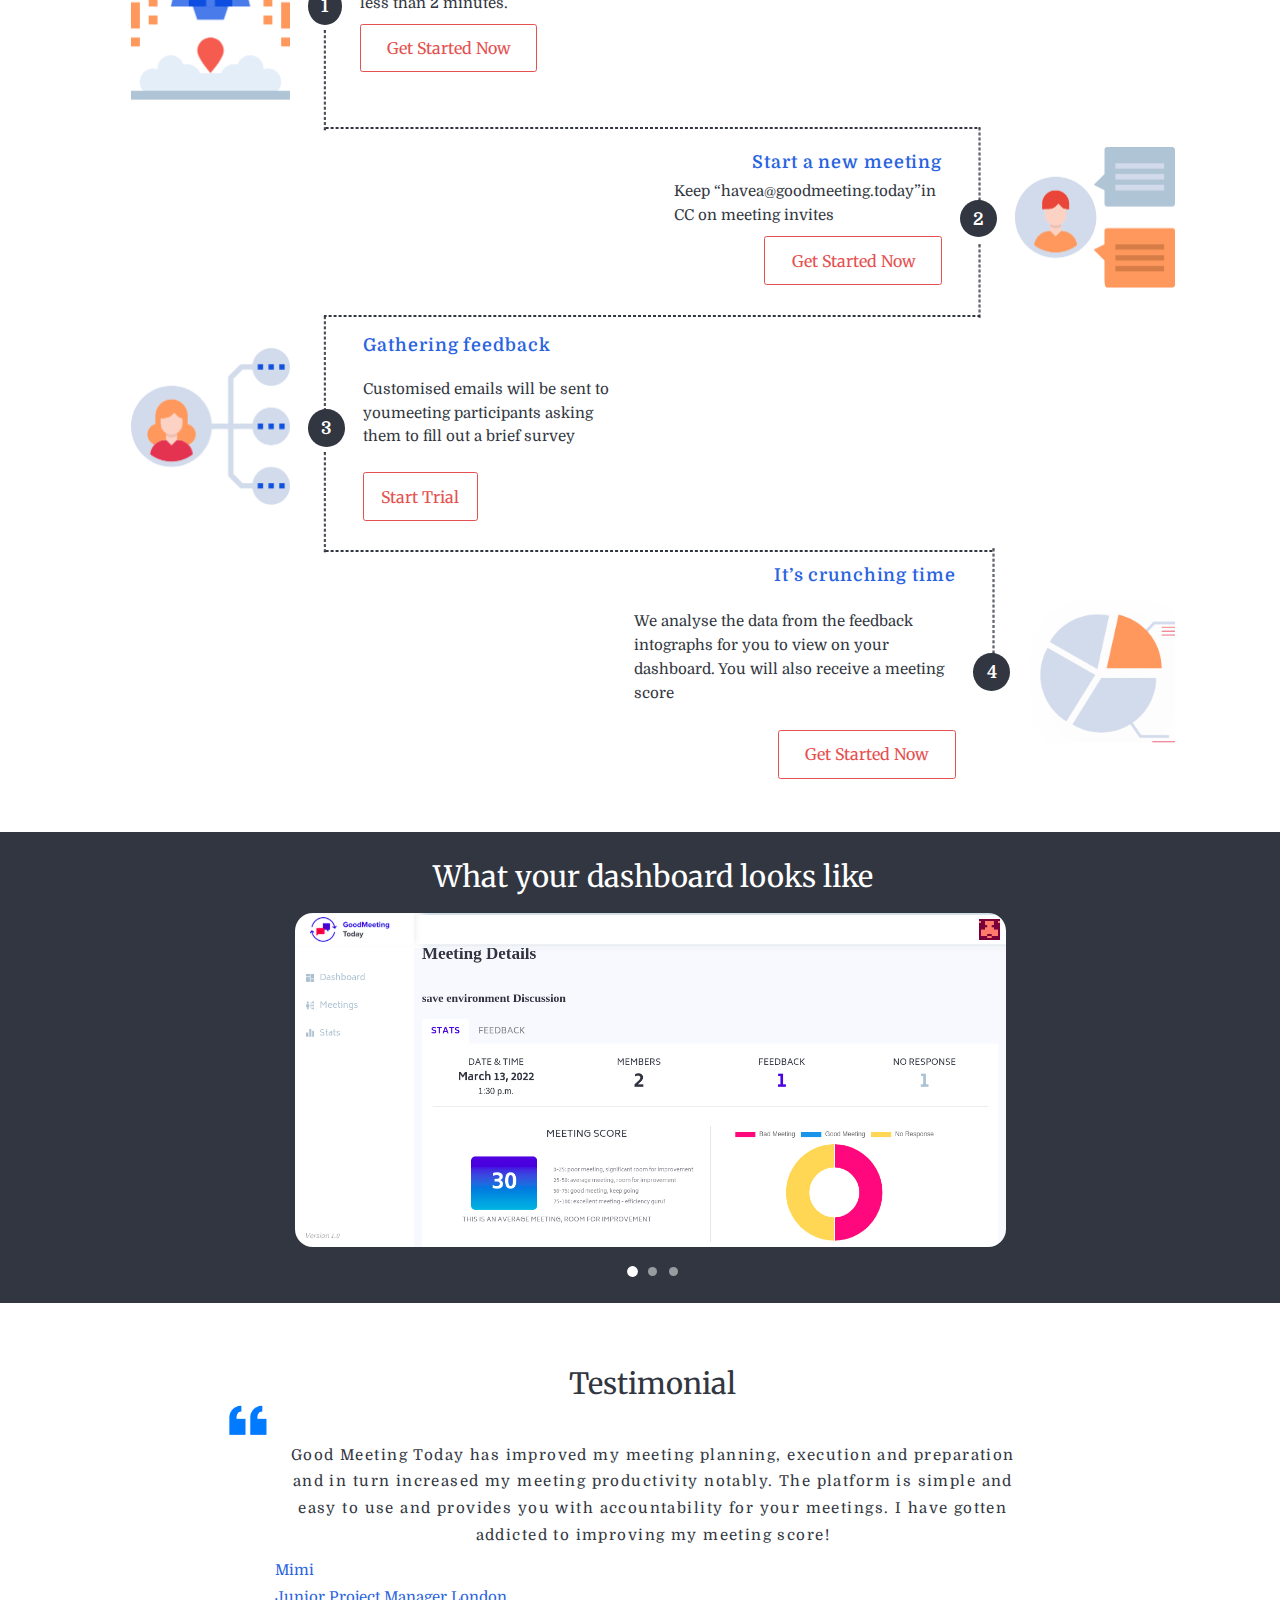
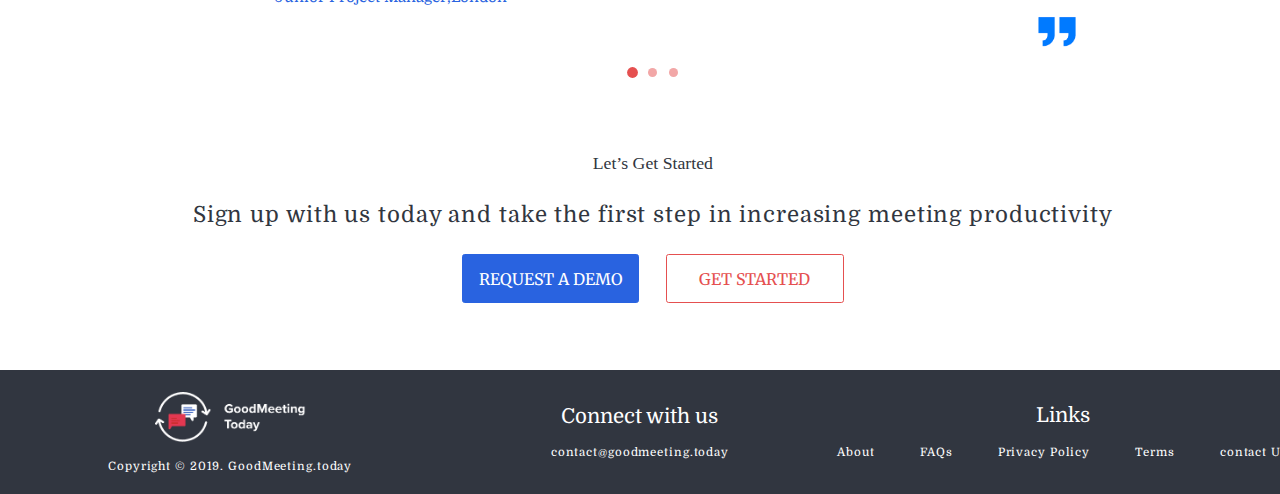
==== commit 95dc6c2e: "side bar height fix and text shadoe added to sun" ====
--- a/index.html
+++ b/index.html
@@ -53,8 +53,8 @@
 
                     <!-- dark mode switch -->
                     <div class="darkSwitch flex pointer">
-                            <i class="fa-regular fa-moon moon nonVisible"></i>
-                            <i class="fa-regular fa-sun sun"></i>
+                            <span class="moonSpan"><i class="fa-regular fa-moon moon nonVisible"></i></span>
+                           <span class="sunSpan"> <i class="fa-regular fa-sun sun"></i></span>
                     </div>
 
                     <!-- header box end -->
--- a/assets/css/indexCss/header.css
+++ b/assets/css/indexCss/header.css
@@ -114,7 +114,7 @@
     height: 100vh;
     top: 0;
     width: 24rem;
-    background-color: var(--white-background-color);
+    background-color: var(--white-color);
     display: flex;
     justify-content: space-around;
     align-items: center;
@@ -123,8 +123,7 @@
 }
 
 .sideBarDivContainer .col {
-    height: 45rem;
-    margin-top: -44rem;
+    height: 80%;
     flex-direction: column;
     justify-content: space-around;
     align-items: center;
@@ -139,7 +138,7 @@
 
 .sideBarDivContainer .col .login_logout_section {
     width: 18rem;
-    height: 11rem;
+    height: 15rem;
     flex-direction: column;
 }
 
--- a/assets/css/darkSwitch.css
+++ b/assets/css/darkSwitch.css
@@ -1,48 +1,50 @@
 .darkSwitch {
-    height: 2.5rem;
+    height: 3.5rem;
     display: flex;
     flex-direction: column;
     justify-content: flex-start;
     flex-direction: column;
     align-items: center;
+    font-size: var(--fs-md2);
 }
-
-.moon {
+.moon, .sun{
+    border: .1rem solid var(--light-black-color);
+    padding: .5rem;
+    border-radius: 50%;
     position: relative;
     cursor: pointer;
+}
+.moon {
     color: white;
-    font-size: 2.3rem;
     text-shadow: .1rem .2rem .3rem white;
 }
-
 .sun {
-    position: relative;
     margin-top: -2rem;
-    cursor: pointer;
     color: #ffc23d;
-    font-size: 2rem;
+    text-shadow: .1rem .2rem .3rem #ffc23d;
+    transform: translateY(-25px);
 }
 
 .moonBlock {
     opacity: 1 !important;
-    transform: translateY(4px);
+    transform: translateY(0px);
     animation: showMoonAnim;
     animation-duration: .2s;
 }
 
 .sunBlock {
-    transform: translateY(-2px);
+    transform: translateY(-25px);
     animation: showSunAnim;
     animation-duration: .2s;
 }
 
 @keyframes showSunAnim {
     from {
-        transform: translateY(2px);
+        transform: translateY(-20px);
     }
 
     to {
-        transform: translateY(-2px);
+        transform: translateY(-25px);
     }
 }
 
@@ -52,7 +54,7 @@
     }
 
     to {
-        transform: translateY(2px);
+        transform: translateY(0px);
     }
 }
 
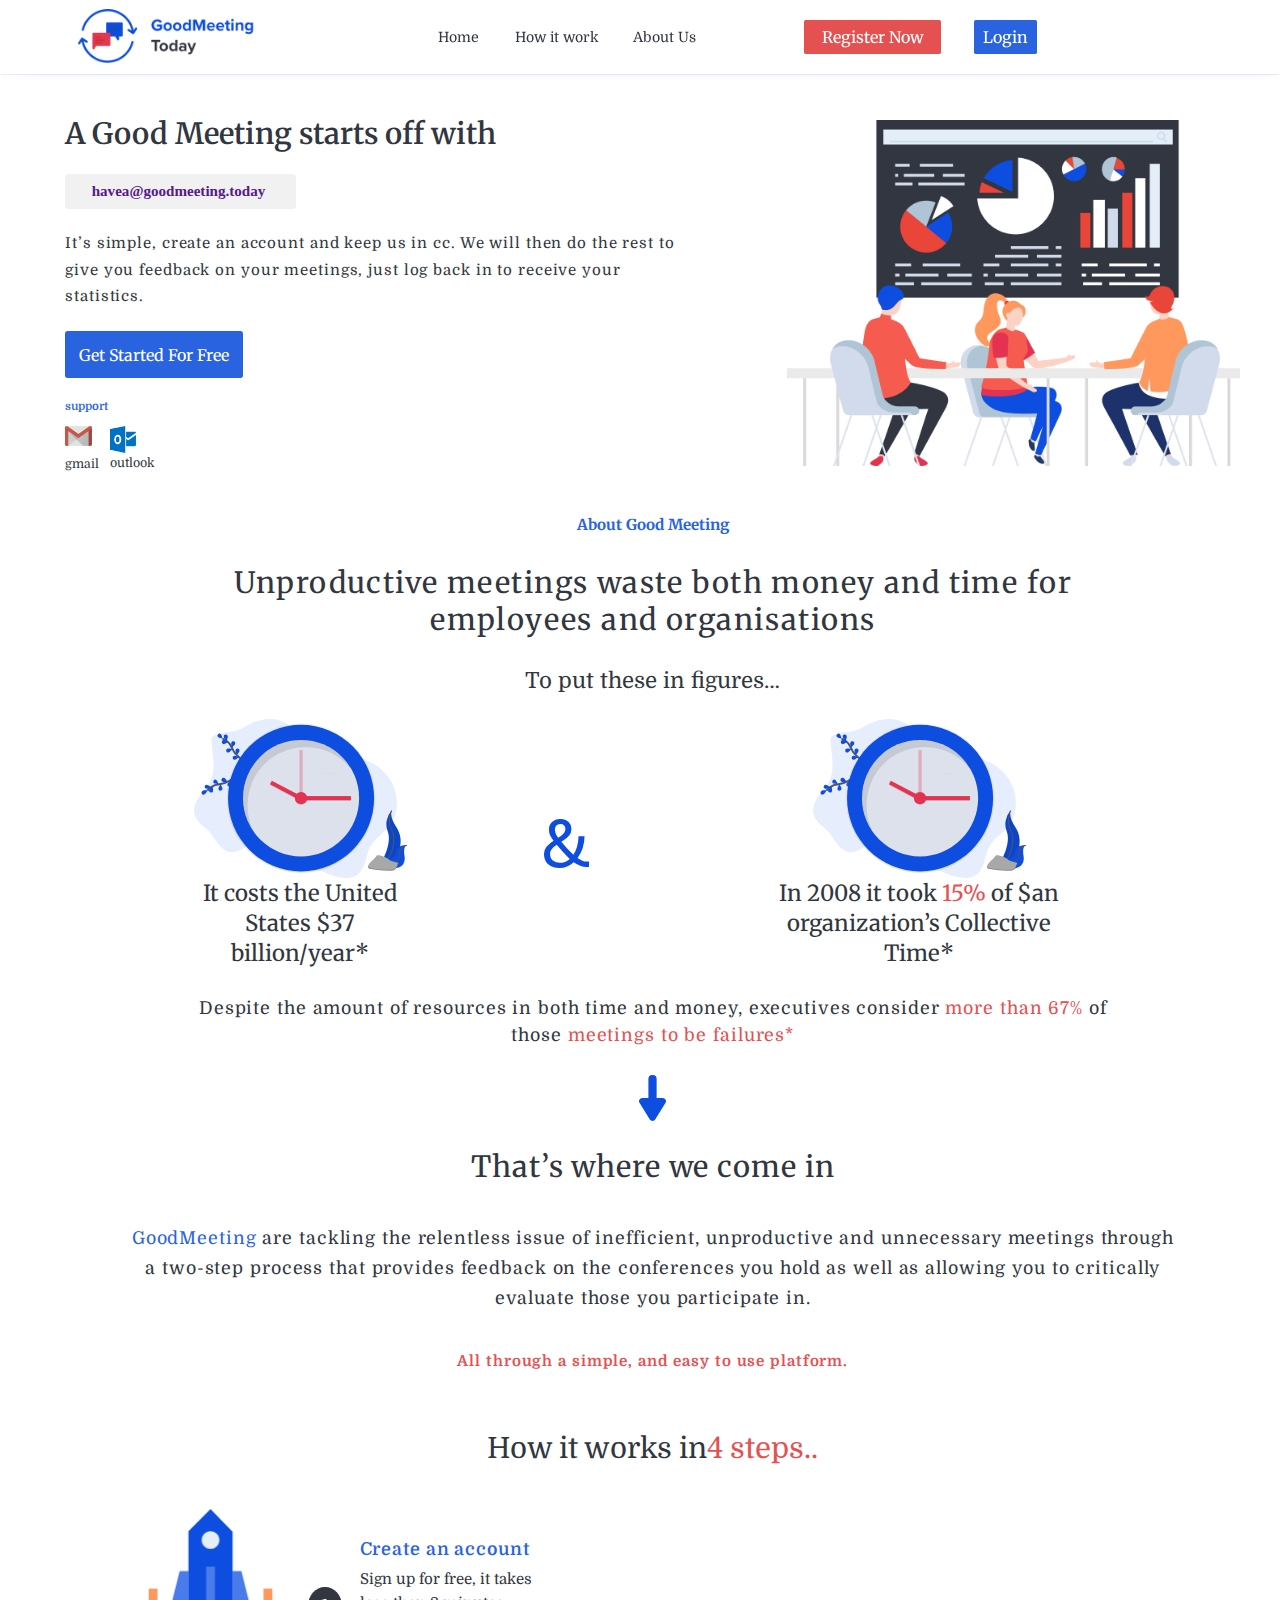
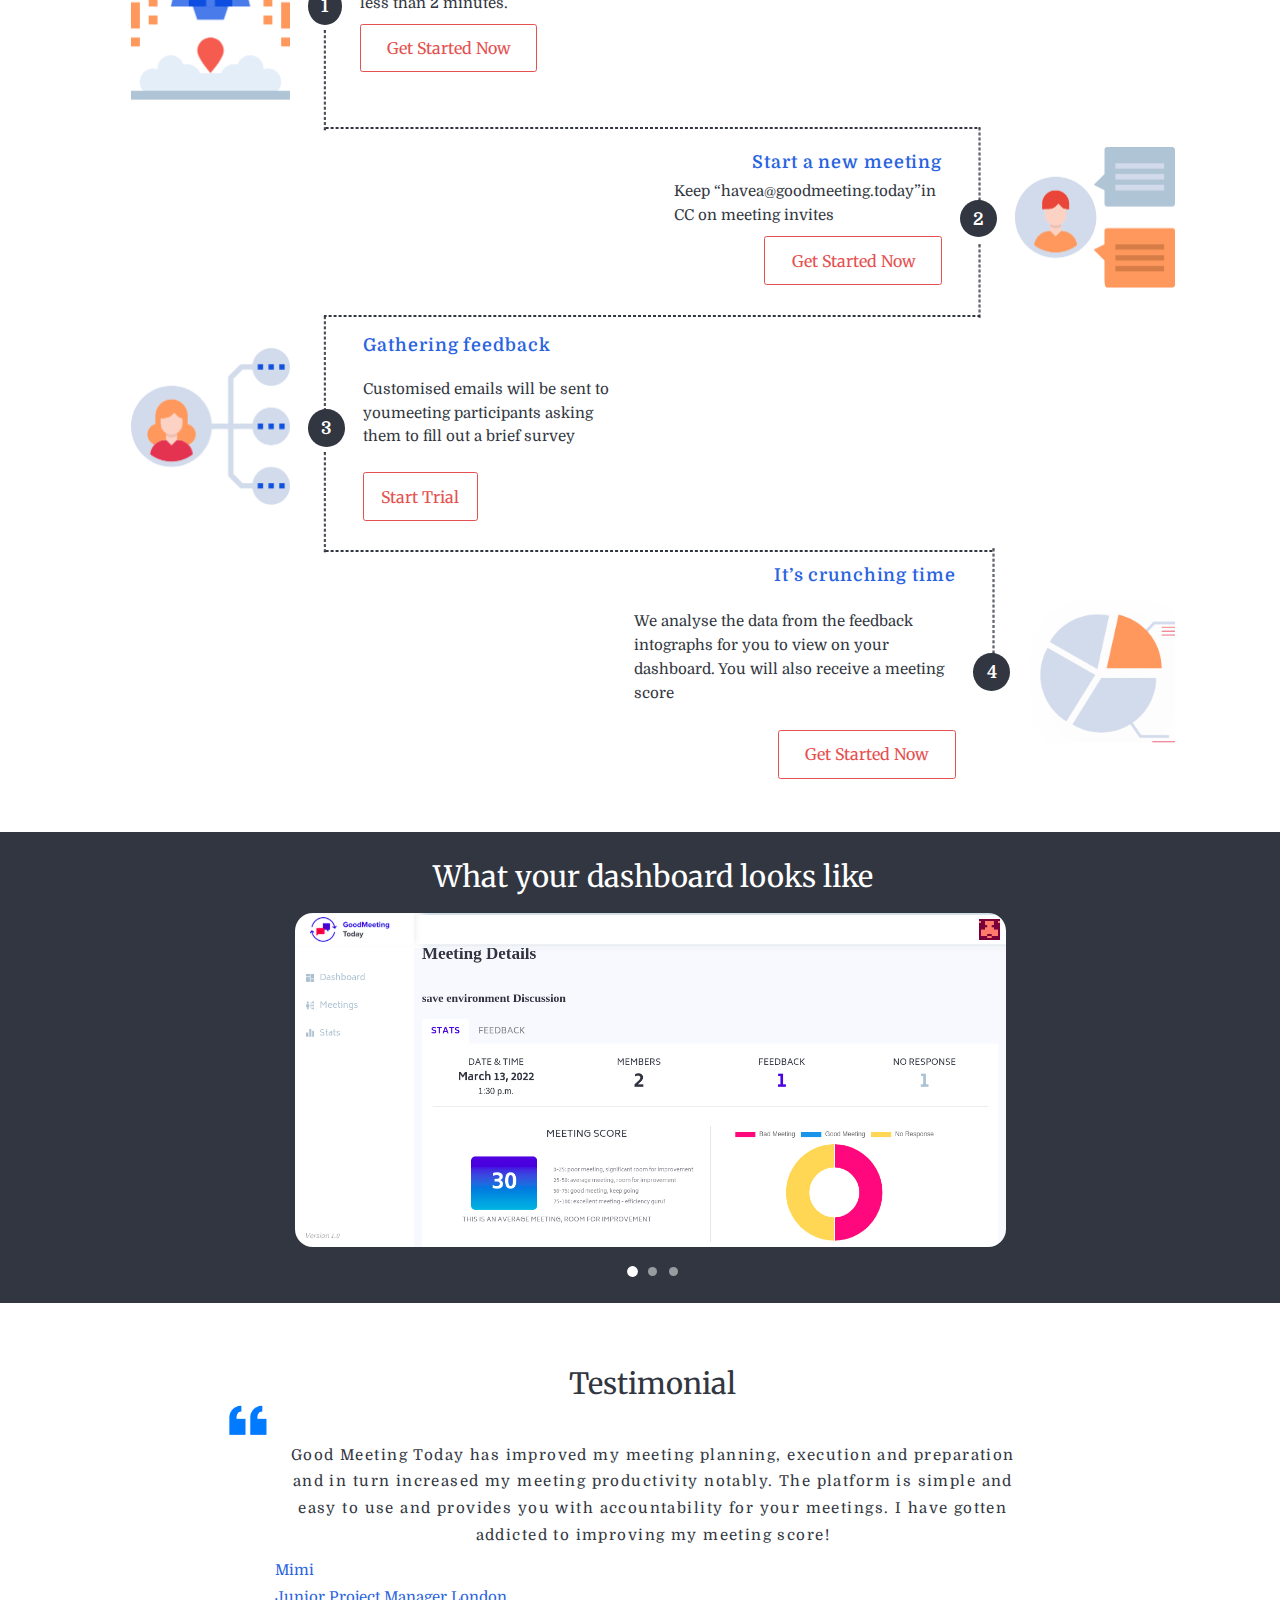
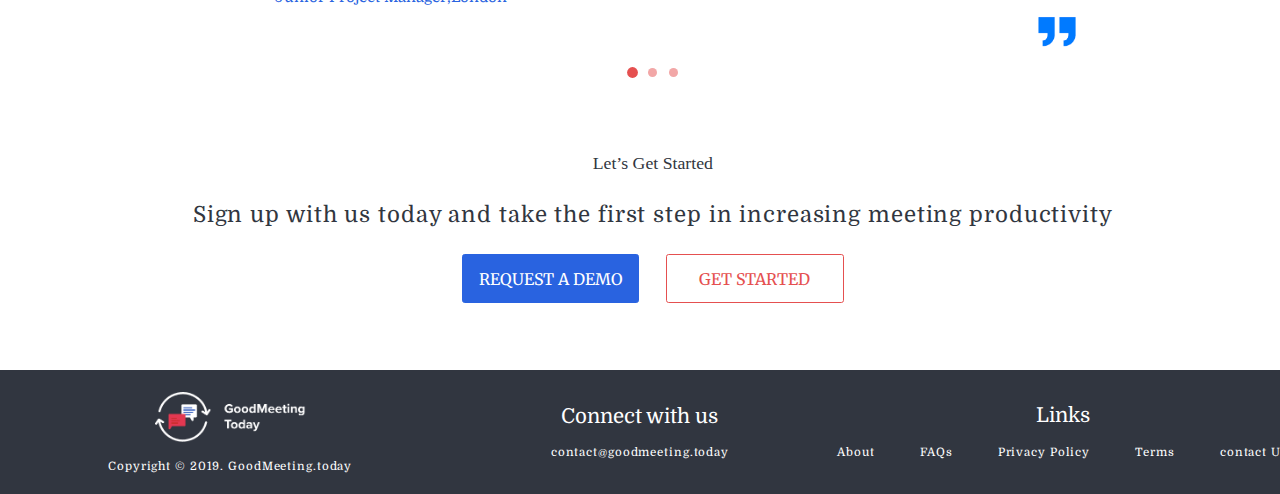
==== commit f738d0e6: "border added to moon/sun in side bar" ====
--- a/index.html
+++ b/index.html
@@ -82,8 +82,8 @@
 
                     <!-- dark mode switch -->
                     <div class="darkSwitch flex pointer">
-                        <i class="fa-regular fa-moon moon visible"></i>
-                        <i class="fa-regular fa-sun sun nonVisible"></i>
+                        <span class="moonSpan"><i class="fa-regular fa-moon moon nonVisible"></i></span>
+                           <span class="sunSpan"> <i class="fa-regular fa-sun sun"></i></span>
                 </div>
                 </div>
             </div>
--- a/assets/css/darkSwitch.css
+++ b/assets/css/darkSwitch.css
@@ -8,11 +8,14 @@
     font-size: var(--fs-md2);
 }
 .moon, .sun{
-    border: .1rem solid var(--light-black-color);
-    padding: .5rem;
     border-radius: 50%;
     position: relative;
     cursor: pointer;
+}
+/* adding border to moon-sun in sidebar */
+.sideBarDivContainer .moon, .sun{
+    border: .1rem solid white;
+    padding: .5rem;
 }
 .moon {
     color: white;
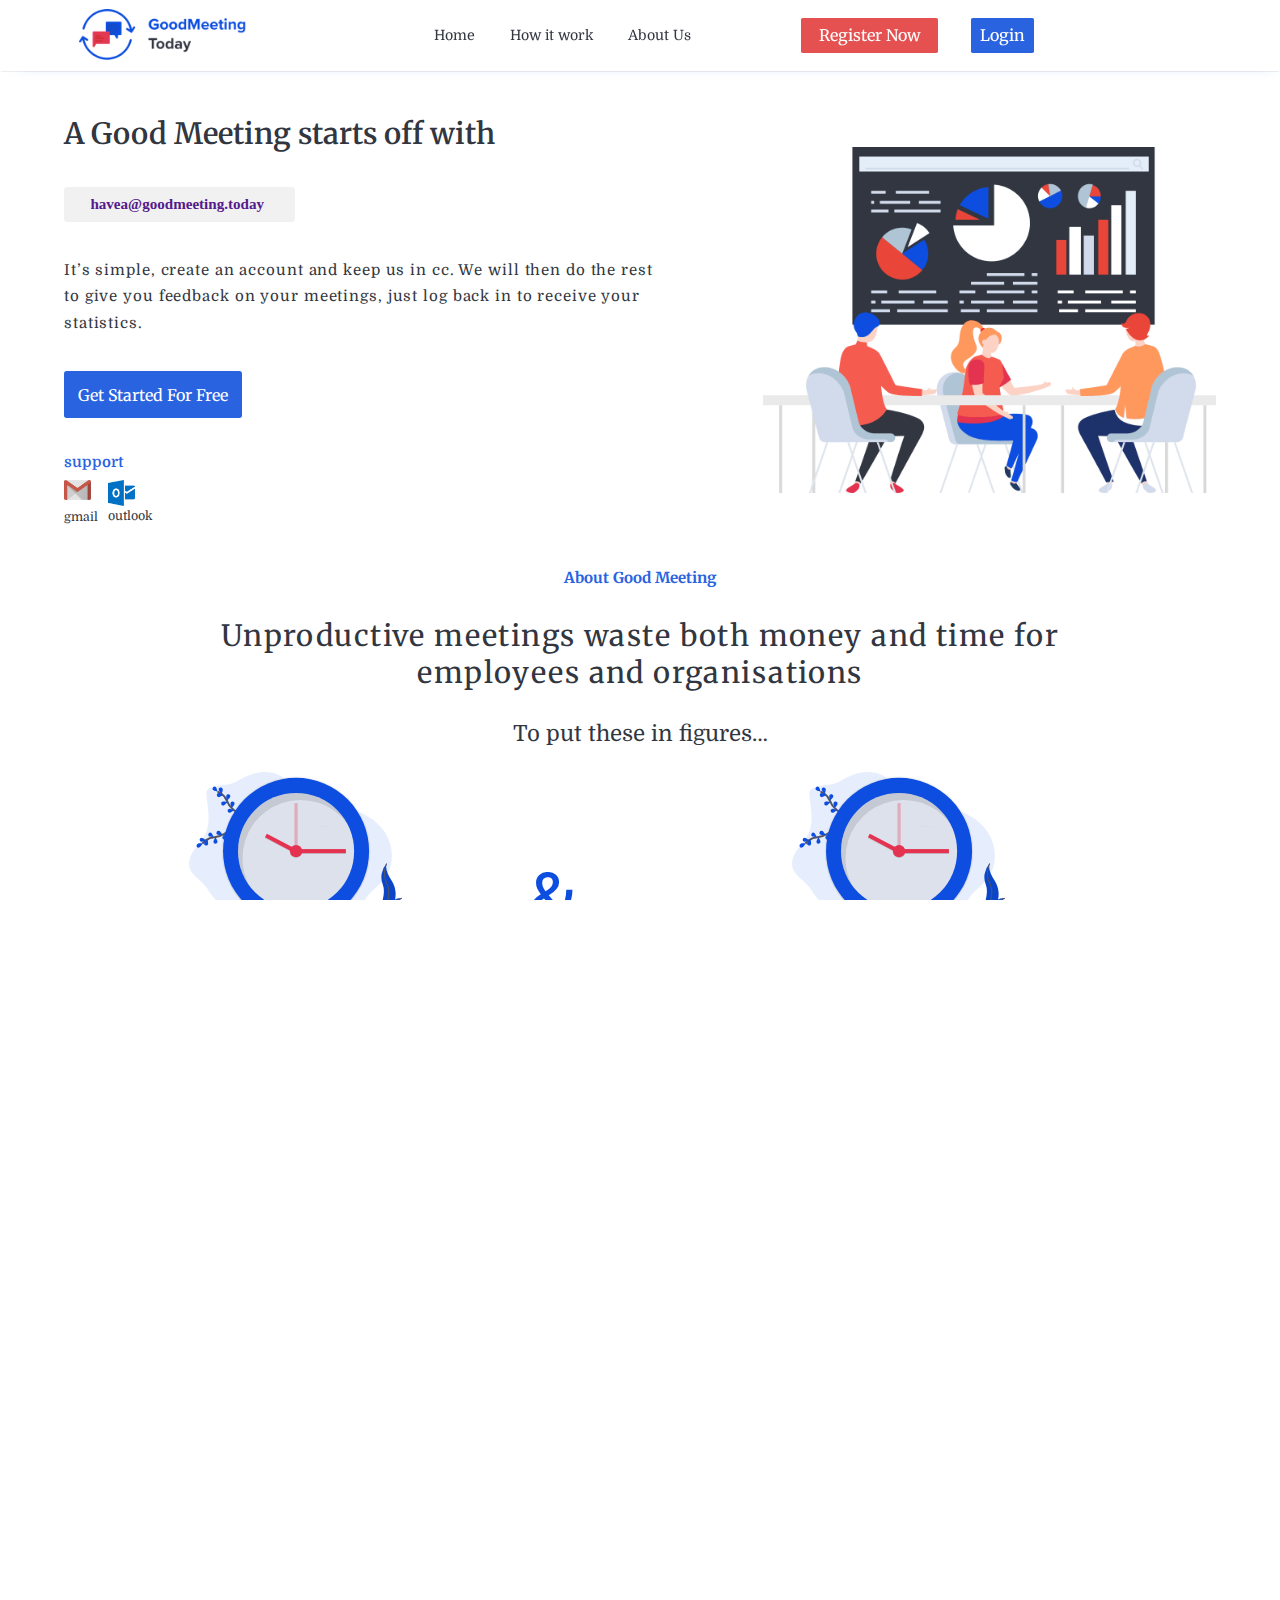
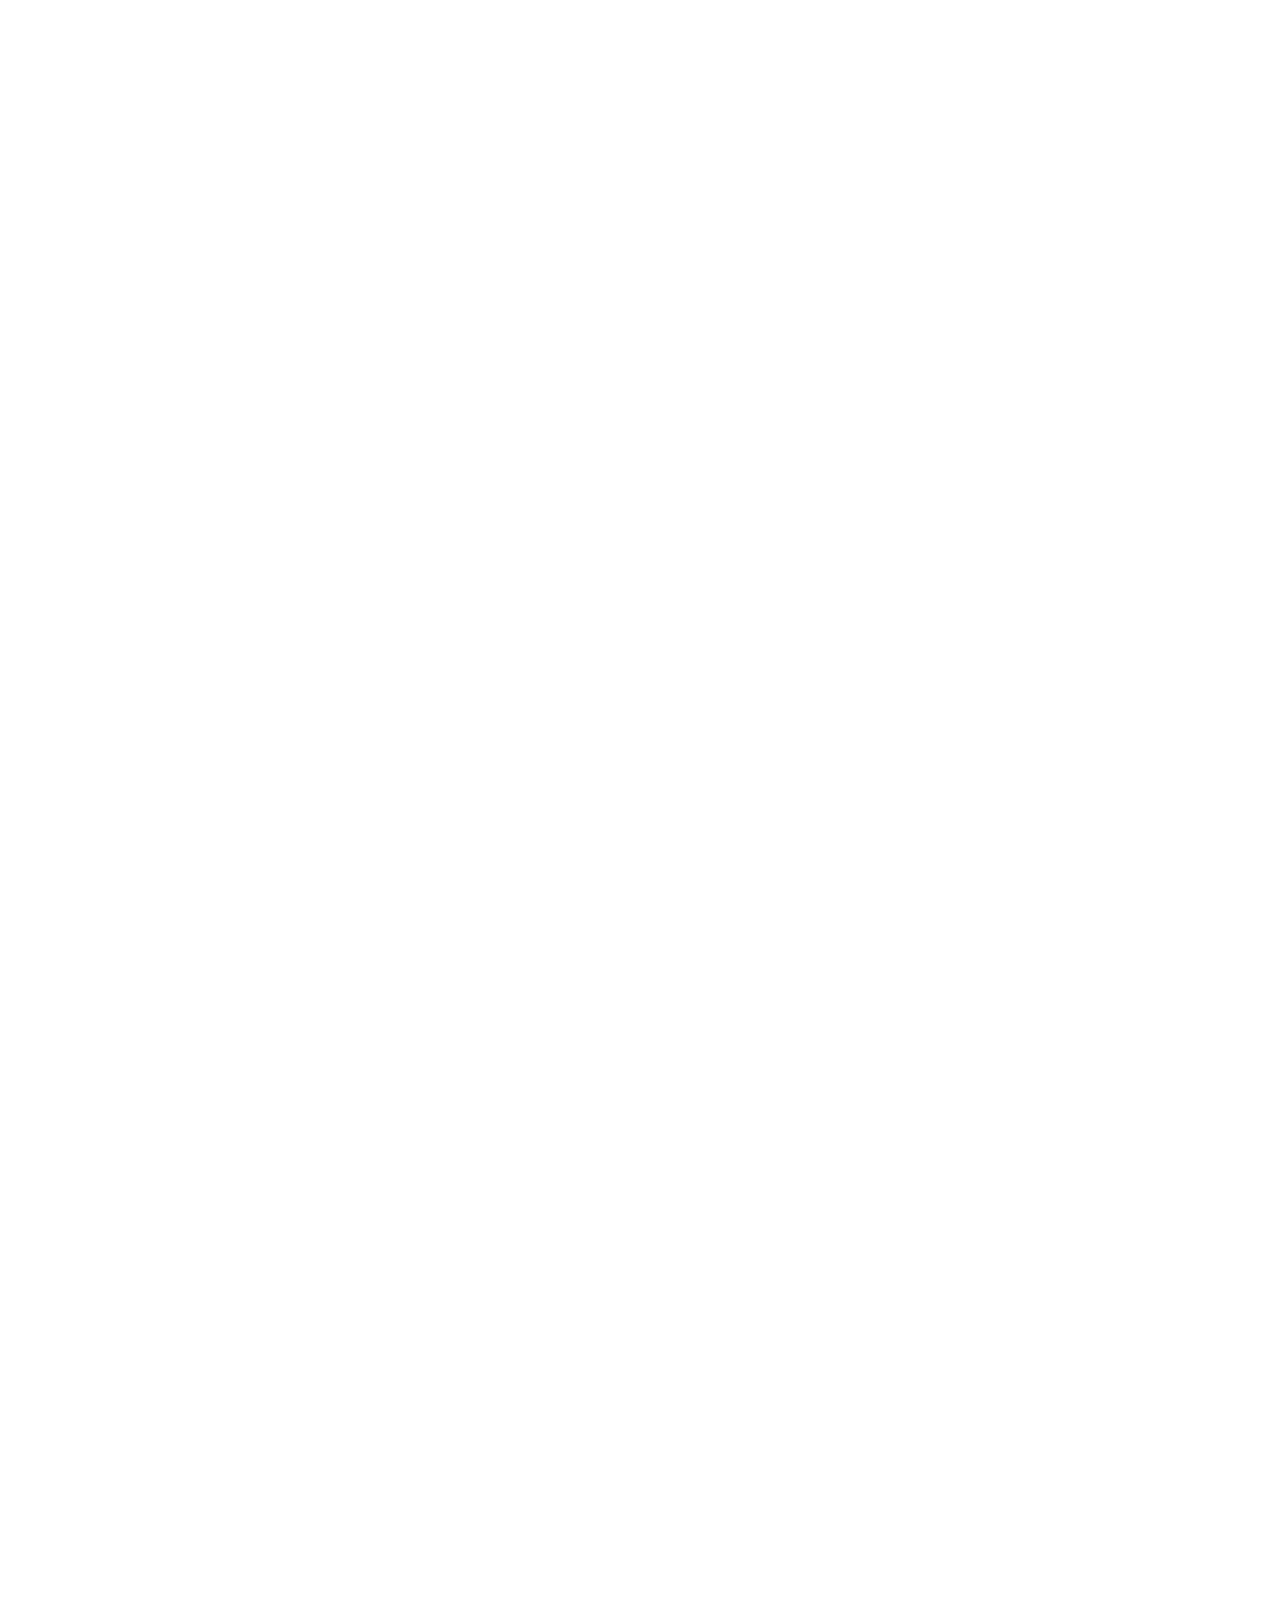
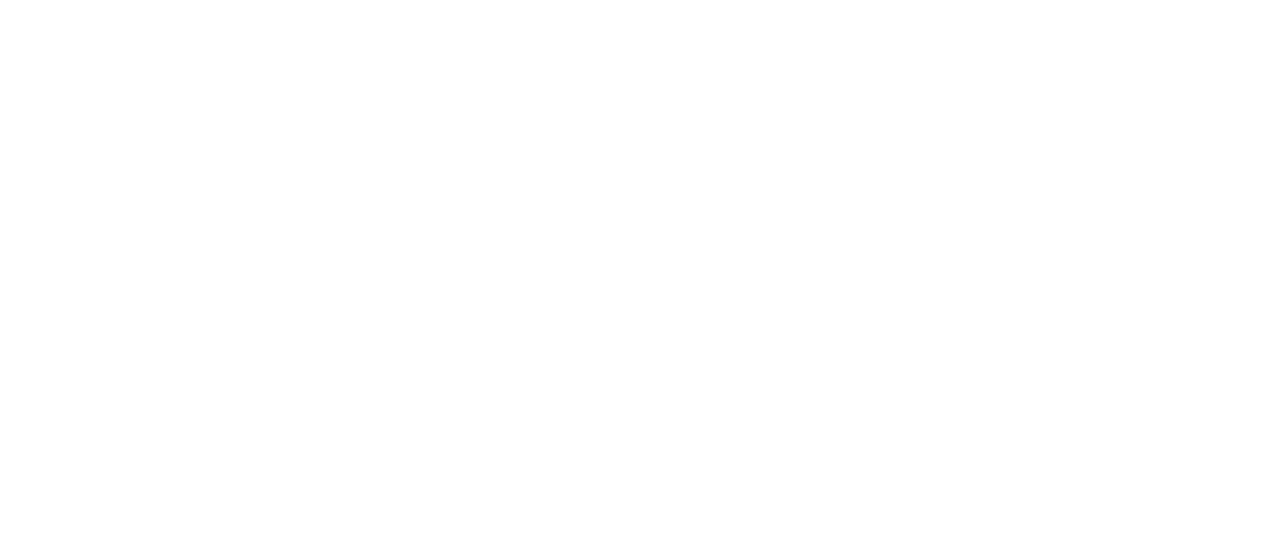
==== commit ea5e946e: "login path modified" ====
--- a/index.html
+++ b/index.html
@@ -46,7 +46,7 @@
                             <a href="/pages/authentication/register.html">Register Now</a>
                         </button>
                         <button class="loginBtn fontSize1 pointer button1">
-                            <a href="/pages/authentication/login.html">Login</a>
+                            <a href="goodmeeting2/pages/authentication/login.html">Login</a>
                         </button>
                     </div>
 
--- a/assets/css/utility.css
+++ b/assets/css/utility.css
@@ -36,12 +36,17 @@
     --white-color: #0E1525;
 }
 
-body {
-    width: 102%;
+html,body
+{
+    max-width: 3840px;
+    min-width: 100%;
+    height: 100%;
+    margin: 0px;
+    padding: 0px;
+    overflow-x: hidden; 
 }
-
 .root {
-    max-width: 3500px;
+    width: 100%;
     min-width: 300px;
     display: grid;
     gap: 6rem;
@@ -65,11 +70,6 @@
 
 .lightBlackColor {
     color: var(--light-black-color);
-}
-
-.root {
-    max-width: 4000px;
-    margin: auto;
 }
 
 .pointer {
--- a/assets/css/indexCss/header.css
+++ b/assets/css/indexCss/header.css
@@ -148,20 +148,20 @@
 
 .barMarginShow {
     margin-right: 24rem;
-    animation: barMarginAnim1 1s;
+    animation: barMarginAnim1 .5s;
 }
 
 .barMarginHide {
     margin-right: 0rem;
-    animation: barMarginAnim2 1s;
+    animation: barMarginAnim2 .5s;
 }
 
 .sideBarDivContainerShow {
-    animation: sideBarDivContainerAnim1 1s;
+    animation: sideBarDivContainerAnim1 .5s;
 }
 
 .sideBarDivContainerHide {
-    animation: sideBarDivContainerAnim2 1s;
+    animation: sideBarDivContainerAnim2 .5s;
 }
 
 @keyframes barMarginAnim1 {
--- a/assets/css/indexCss/heroSection.css
+++ b/assets/css/indexCss/heroSection.css
@@ -71,7 +71,7 @@
 }
 
 .section2 .textSection .col5 small {
-    font-size: 1.3rem;
+    font-size:  var(--fs-sm);
     font-weight: 600;
 }
 
--- a/assets/css/indexCss/steps.css
+++ b/assets/css/indexCss/steps.css
@@ -139,7 +139,7 @@
 
     position: absolute;
     content: '';
-    border: .1rem solid var(--light-black-color);
+    border: 1px solid var(--light-black-color);
     border-style: dashed;
 }
 
--- a/assets/css/darkSwitch.css
+++ b/assets/css/darkSwitch.css
@@ -17,6 +17,9 @@
     border: .1rem solid white;
     padding: .5rem;
 }
+.sideBarDivContainer .sun{
+    border: .2rem solid #ffc23d;
+}
 .moon {
     color: white;
     text-shadow: .1rem .2rem .3rem white;
@@ -27,7 +30,10 @@
     text-shadow: .1rem .2rem .3rem #ffc23d;
     transform: translateY(-25px);
 }
-
+/* removing margin top in dashboard */
+.dashboardSun{
+    margin-top: 0rem;
+}
 .moonBlock {
     opacity: 1 !important;
     transform: translateY(0px);
--- a/assets/css/responsive/common.css
+++ b/assets/css/responsive/common.css
@@ -1,11 +1,6 @@
 @media screen and (max-width: 3840px) {
     html {
         font-size: 169.5%;
-    }
-
-    .section4 .col4 .img::before,
-    .section4 .col4 .img::after {
-        left: -20.2rem;
     }
 }
 
@@ -14,6 +9,9 @@
         font-size: 121.5%;
     }
 
+    .section4 .col5 .img::before {
+        top: -8rem;
+    }
 }
 
 @media screen and (max-width: 3000px) {
@@ -26,6 +24,7 @@
     html {
         font-size: 110.5%;
     }
+
 }
 
 @media screen and (max-width: 2560px) {
@@ -36,7 +35,7 @@
 
 @media screen and (max-width: 1920px) {
     html {
-        font-size: 60.5%;
+        font-size: 70.5%;
     }
 
 }
@@ -77,12 +76,6 @@
         font-size: 40.5%;
     }
 
-    /* footer links*/
-    .section6 .col3 .footerLinks {
-        flex-direction: column;
-        align-items: center;
-    }
-
 }
 
 @media screen and (max-width: 831px) {
@@ -92,26 +85,29 @@
 
 }
 
-@media screen and (max-width: 761px) {
+@media screen and (max-width: 765px) {
     html {
-        font-size: 62.5%;
+        font-size: 30.5%;
     }
 }
 
 @media screen and (max-width: 665px) {
     html {
-        font-size: 59.5%;
+        font-size: 27.5%;
     }
 }
 
 @media screen and (max-width: 550px) {
     html {
-        font-size: 51.5%;
+        font-size: 25.5%;
     }
 }
 
-@media screen and (max-width: 450px) {
+@media screen and (max-width: 500px) {
     html {
         font-size: 36.5%;
     }
+    :root{
+        --fs-sm2:1rem
+    }
 }--- a/assets/css/responsive/index.css
+++ b/assets/css/responsive/index.css
@@ -1,78 +1,24 @@
-@media screen and (max-width: 3840px) {
-
-    /* steps section */
-    .section4 .col4 .img::before,
-    .section4 .col4 .img::after {
-        left: -20.2rem;
-    }
-}
-
-@media screen and (max-width: 2880px) {
-
-    .section4 .col4 .img::before,
-    .section4 .col4 .img::after {
-        left: -18rem;
+@media screen and (max-width: 3842px) {
+    .headerContainer .logoContainer {
+        width: 21rem;
     }
 }
 
 @media screen and (max-width: 2560px) {
-
-    .section4 .col4 .img::before,
-    .section4 .col4 .img::after {
-        left: -18rem;
-    }
-}
-
-@media screen and (max-width: 1600px) {
-
-    .section4 .col4 .img::before,
-    .section4 .col4 .img::after {
-        left: -20.2rem;
-    }
-}
-
-
-@media screen and (max-width: 1520px) {
-
-    .section4 .col4 .img::before,
-    .section4 .col4 .img::after {
-        left: -19.2rem;
+    .headerContainer .logoContainer {
+        width: 26rem;
     }
 }
 
 @media screen and (max-width: 1368px) {
-    html {
-        font-size: 62.5%;
-    }
-
-    .section4 .col4 .img::before,
-    .section4 .col4 .img::after {
-        left: -18.2rem;
+    .headerContainer .logoContainer {
+        width: 19rem;
     }
 }
 
-@media screen and (max-width: 1280px) {
-    html {
-        font-size: 55.5%;
-    }
-
-    .section2 .textSection {
-        min-height: 40rem;
-    }
-
-    /* .footerLinks */
-    .section6 .col3 .footerLinks {
-        width: 100%;
-    }
-
-}
-
-@media screen and (max-width: 916px) {
-
-    /* footer links*/
-    .section6 .col3 .footerLinks {
-        flex-direction: column;
-        align-items: center;
+@media screen and (max-width: 1046px) {
+    .headerContainer .logoContainer {
+        width: 23rem;
     }
 }
 
@@ -86,7 +32,37 @@
 
 }
 
-@media screen and (max-width: 761px) {
+@media screen and (max-width: 765px) {
+    .headerContainer .logoContainer {
+        width: 30rem;
+    }
+}
+
+@media screen and (max-width: 665px) {
+    .headerContainer .logoContainer {
+        width: 33rem;
+    }
+
+    .section2 {
+        top: 15rem;
+    }
+}
+
+@media screen and (max-width: 550px) {
+    .headerContainer .logoContainer {
+        width: 37rem;
+    }
+}
+
+@media screen and (max-width: 500px) {
+    .headerContainer .logoContainer {
+        width: 28rem;
+    }
+
+    .root {
+        gap: 11rem
+    }
+
     .section2 {
         grid-template-areas:
             'textSection'
@@ -94,96 +70,55 @@
         ;
     }
 
-    /* .sideBarDivContainer */
-    .sideBarDivContainer {
-        width: 18rem;
-    }
-
-    .barMarginShow {
-        margin-right: 18rem;
-    }
-
-    @keyframes barMarginAnim1 {
-        from {
-            margin-right: 0rem;
-        }
-
-        to {
-            margin-right: 18rem;
-        }
-    }
-
-    @keyframes barMarginAnim2 {
-        from {
-            margin-right: 18rem;
-        }
-
-        to {
-            margin-right: 0rem;
-        }
-    }
-
-    @keyframes sideBarDivContainerAnim1 {
-        from {
-            width: 0rem;
-        }
-
-        to {
-            width: 18rem;
-        }
-    }
-
-    @keyframes sideBarDivContainerAnim2 {
-        from {
-            width: 18rem;
-        }
-
-        to {
-            width: 0rem;
-        }
-    }
-
     .section2 .textSection {
         align-items: center;
     }
 
-    /* section3 */
-    .section3 .col1 {
-        max-width: 100%;
-    }
-
-    .section3 .col1 p {
-        font-size: 2.7rem;
-        font-weight: 700;
-    }
-
-    /* section 4 */
-    .section4 .text p:nth-child(2) {
-        width: 100%;
+    .section2 .textSection .col3 {
         text-align: center;
     }
 
-    .section4 .col4 .text p:nth-child(2),
-    .section4 .col5 .text p:nth-child(2) {
-        width: 100%;
+    .section2 .textSection .col5 {
+        width: 15rem;
+        height: 12rem;
+    }
+
+    .section2 .textSection .col5 small {
         text-align: center;
     }
 
-    .section6 .col1 img {
-        width: 17rem;
+    .section2 .textSection .col5 .gmail,
+    .section2 .textSection .col5 .outlook {
+        width: 5rem;
     }
 
-    .section6 .col1 p,
-    .section6 .col2 p:nth-child(2),
-    .section6 .col3 .footerLinks span {
-        font-size: 1rem;
+    .section3 {
+        width: 100%;
+        gap: 4rem;
     }
 
-    .section6 .col2 p:nth-child(1),
-    .section6 .col3 p:nth-child(1) {
-        font-size: 1.8rem;
+    .section3 .col1 {
+        width: 95%;
+        min-height: 24rem;
     }
 
+    .section3 .col2 {
+        grid-template-areas: 'img1'
+            'img2'
+            'img3';
+        gap: 3rem;
+    }
+
+    .section3 .col2 .img2 img {
+        width: 5rem;
+    }
+
+    .section3 .col4 img {
+        width: 3rem;
+    }
+    .section3 .col5 p:nth-child(2) {
+        font-size: var(--fs-sm);
+    }
     .section4 .col2::after,
     .section4 .col2 .count::after,
     .section4 .col2 .img::after,
@@ -202,18 +137,16 @@
         display: none;
     }
 
+    .section4 .count {
+        display: none;
+    }
+
     .section4 .col2,
     .section4 .col3,
     .section4 .col4,
     .section4 .col5 {
-        padding-bottom: 1rem;
-        border-bottom: .1rem solid gray;
-    }
-}
-
-@media screen and (max-width: 665px) {
-    .section3 .col5 {
-        min-height: 33rem;
+        border-bottom: 1px solid var(--light-black-color);
+        padding-bottom: 2rem;
     }
 
     .section4 .col2,
@@ -225,94 +158,38 @@
     .section4 .col3,
     .section4 .col5 {
         flex-direction: column-reverse;
-
-    }
-
-    .section4 .count {
-        display: none;
     }
 
     .section4 .col2 .text,
+    .section4 .col4 .text,
     .section4 .col3 .text,
-    .section4 .col4 .text,
     .section4 .col5 .text {
+        margin-top: 2rem;
         align-items: center;
-        width: 60%;
     }
 
-    .section5 .col3 {
-        min-height: 27rem;
-    }
-
-    /* dashboard and testimonial responsive */
-    .testimonial .testimonialTextContainer,
-    .testimonial .testimonialTextContainer .testimonialSlider .testimonialContent {
-        width: 40rem;
+    .section4 .col4 .text p:nth-child(2),
+    .section4 .col5 .text p:nth-child(2),
+    .section4 .text p:nth-child(2) {
+        width: 66%;
+        text-align: center;
     }
 
     .section5 .slider .dashboardImageContainer {
-        width: 39rem;
+        width: 48.5rem;
     }
 
     .section5 .slider .dashboardImagesSlider .img1,
-    .section5 .slider .dashboardImagesSlider .img2,
-    .section5 .slider .dashboardImagesSlider .img3 {
-        width: 39rem;
+    .section5 .slider .dashboardImagesSlider .img2 {
+        width: 48rem;
+    }
+
+    .section5 .slider .dashboardImagesSlider .img3,
+    .testimonial .testimonialTextContainer,
+    .testimonial .testimonialTextContainer .testimonialSlider .testimonialContent {
+        width: 45rem;
+    }
+    .section6 .col1 img {
+        width: 20rem;
     }
 }
-@media screen and (max-width: 550px) {
-    .section2 .textSection {
-      min-height: 55rem;
-    }
-  
-    .section2 .textSection .col2 {
-      font-size: 2.3rem;
-      width: 35rem;
-    }
-  
-    .section2 .textSection .col3 {
-      font-size: 2.4rem;
-      line-height: 4rem;
-      text-align: center;
-    }
-  
-    .section2 {
-      gap: 12rem;
-    }
-  
-    .section2 .textSection .col5 {
-      width: 17rem;
-    }
-  
-    .section2 .textSection .col5 .gmail,
-    .section2 .textSection .col5 .outlook {
-      width: 7rem;
-    }
-  
-    .section2 .textSection .col5 .gmail p,
-    .section2 .textSection .col5 .outlook p,
-    .section2 .textSection .col5 small {
-      font-size: 2rem;
-      text-align: center;
-    }
-  
-    .section2 .textSection .col5 .images {
-      margin-top: 1rem;
-    }
-    .section3 .col2 {
-      gap: 6rem;
-      grid-template-areas:
-        'img1'
-        'img2'
-        'img3'
-      ;
-    }
-  }
-  @media screen and (max-width: 450px) {
-    html {
-      font-size: 36.5%;
-    }
-    .section3 .col5 p:nth-child(1) {
-      font-size: 3rem;
-    }
-  }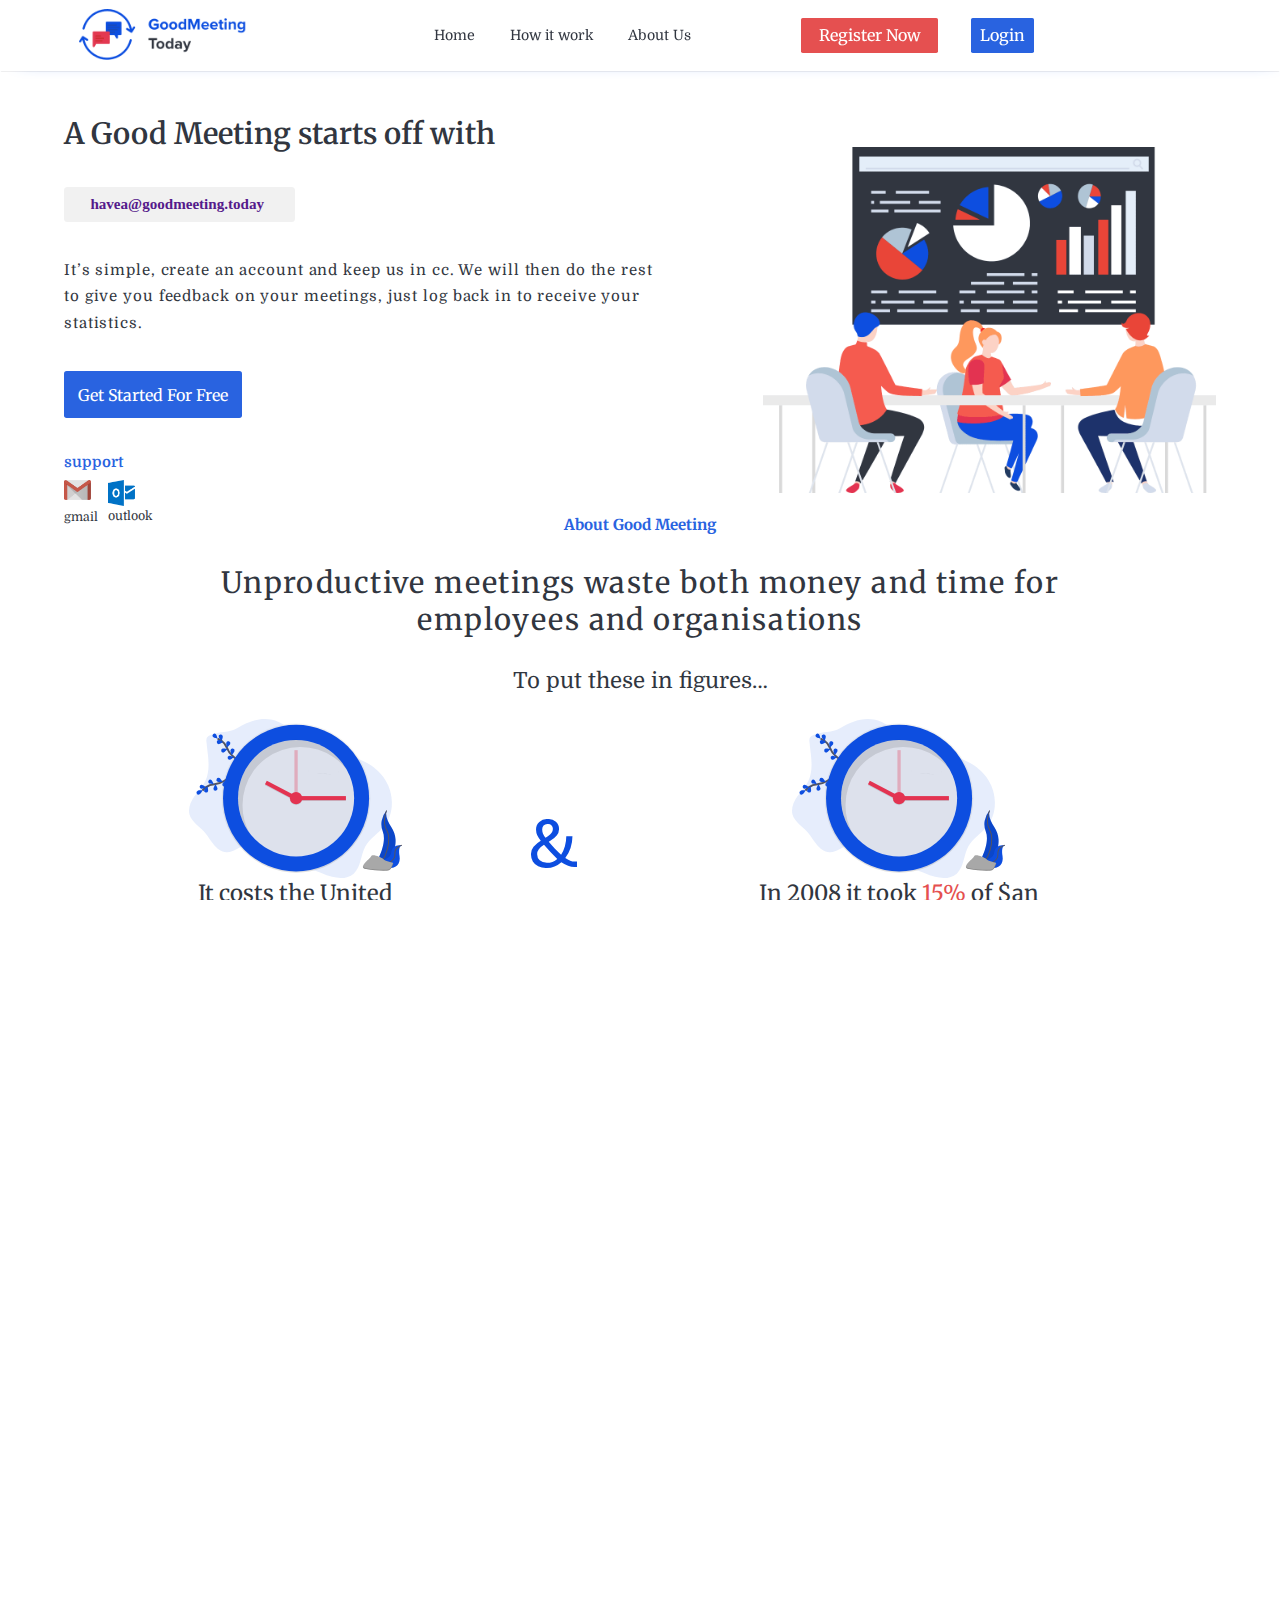
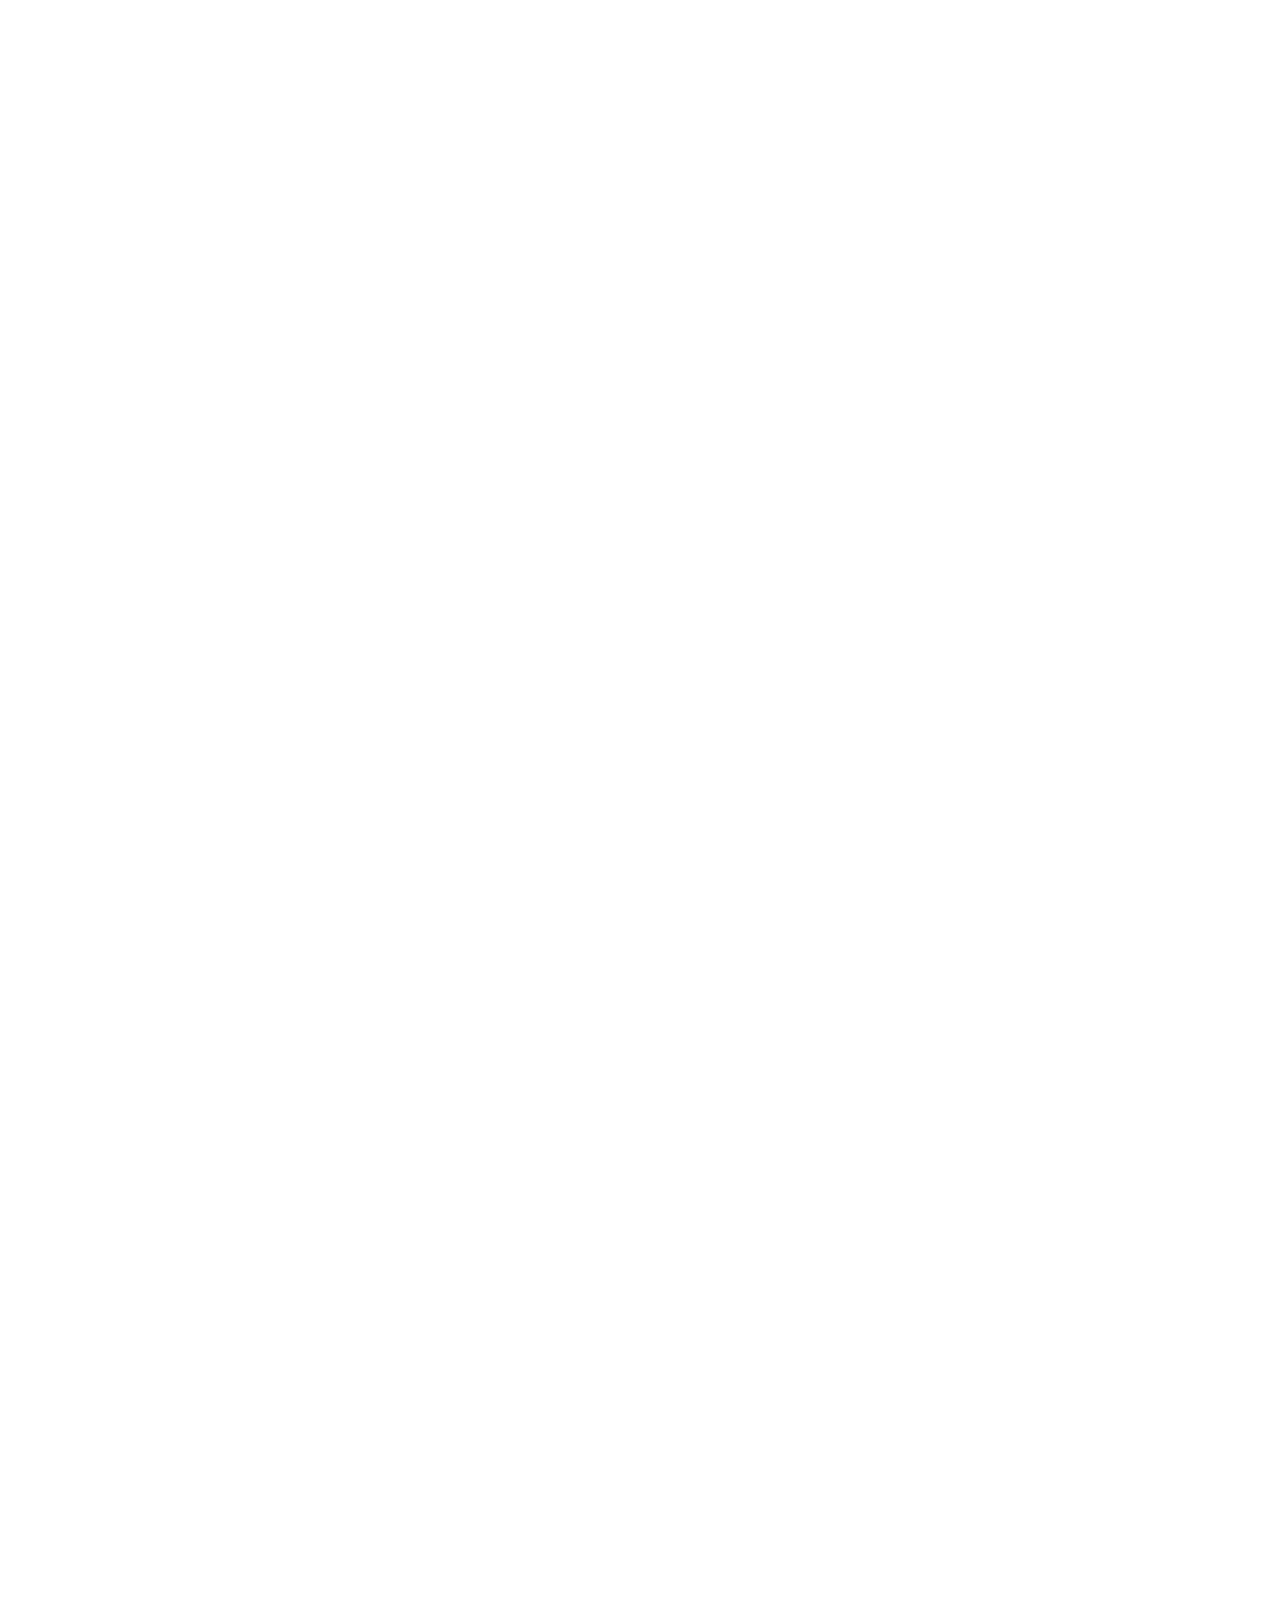
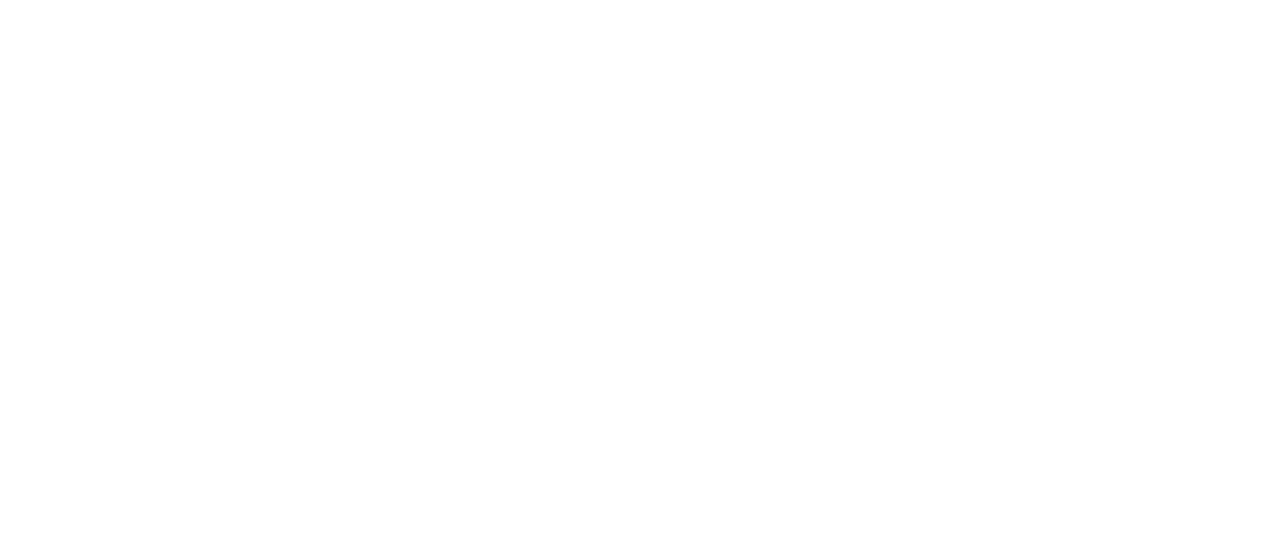
==== commit cbd1e160: "added : hide side bar on click even sections" ====
--- a/index.html
+++ b/index.html
@@ -46,7 +46,7 @@
                             <a href="/pages/authentication/register.html">Register Now</a>
                         </button>
                         <button class="loginBtn fontSize1 pointer button1">
-                            <a href="goodmeeting2/pages/authentication/login.html">Login</a>
+                            <a href="/pages/authentication/login.html">Login</a>
                         </button>
                     </div>
 
@@ -59,7 +59,7 @@
 
                     <!-- header box end -->
                 </div>
-                <div class="sideBar hide">
+                <div class="sideBar hide pointer">
                     <i class="fa-solid fa-bars"></i>
                 </div>
             </div>
--- a/assets/css/utility.css
+++ b/assets/css/utility.css
@@ -48,6 +48,9 @@
 .root {
     width: 100%;
     min-width: 300px;
+    min-height: 100vh;
+    display: flex;
+    justify-content: space-between;
     display: grid;
     gap: 6rem;
     grid-template-areas:
--- a/assets/css/indexCss/myabout.css
+++ b/assets/css/indexCss/myabout.css
@@ -1,5 +1,4 @@
 .section3{
-    grid-area: section3;
     display: grid;
     width: 90%;
     margin: auto;
--- a/assets/css/indexCss/footer.css
+++ b/assets/css/indexCss/footer.css
@@ -9,7 +9,9 @@
     padding: 1rem 2rem;
     color: white;
     min-height: 14rem;
-    width: 100%;
+    width: 100vw;
+    position: relative;
+    bottom: 0;
 }
 .section6 .col1{
     grid-area: col1;
